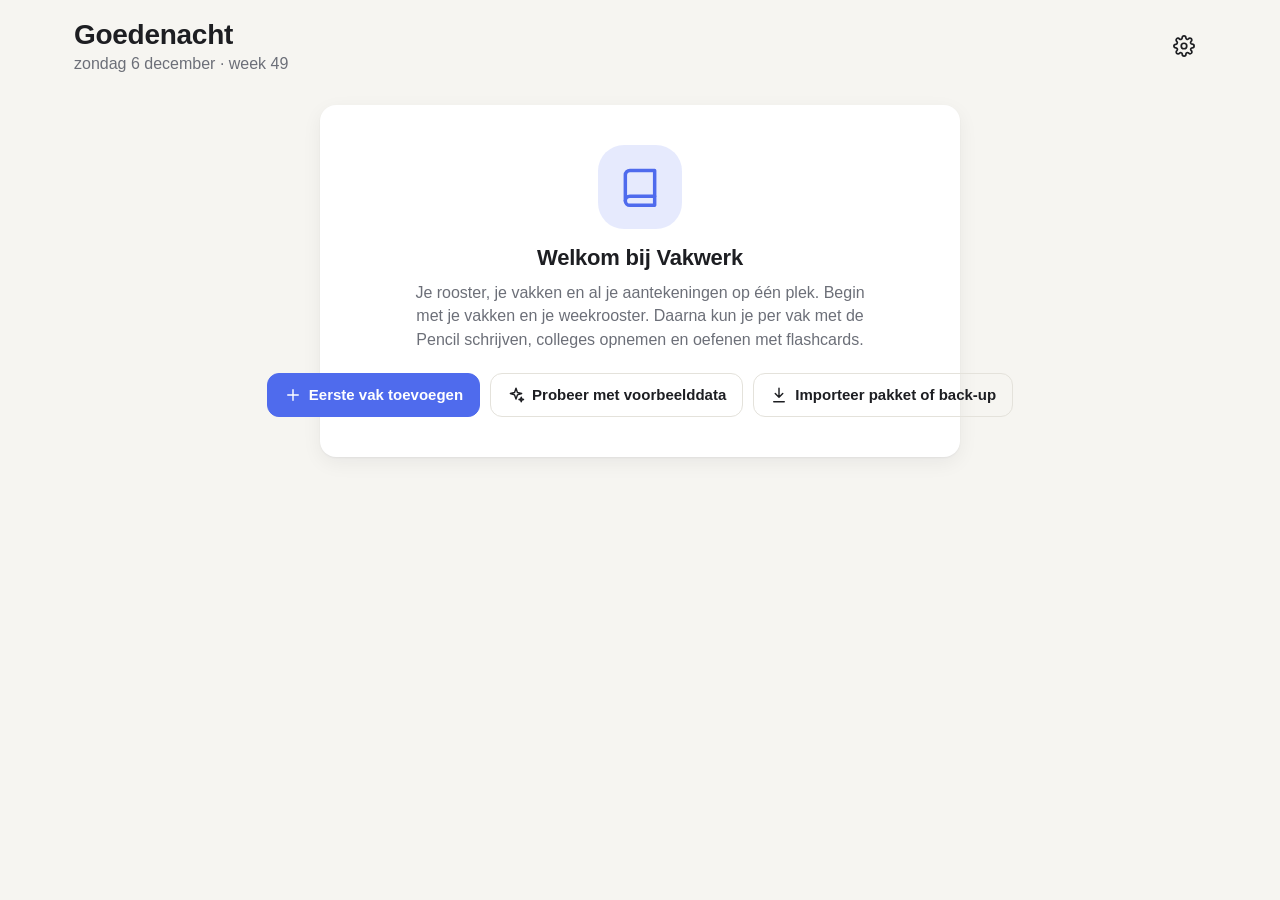
==== index.html @ bf375ff5 "Vakwerk v1: dashboard, vakken, Pencil-editor, audio-sync, flashcards en import Co-Authored-By: Claud" ====
<!doctype html>
<html lang="nl">
<head>
  <meta charset="utf-8">
  <meta name="viewport" content="width=device-width, initial-scale=1, maximum-scale=1, user-scalable=no, viewport-fit=cover">
  <title>Vakwerk</title>
  <meta name="description" content="Rooster, vakken en handgeschreven aantekeningen op je iPad">
  <meta name="theme-color" content="#f6f5f1" media="(prefers-color-scheme: light)">
  <meta name="theme-color" content="#16171b" media="(prefers-color-scheme: dark)">
  <meta name="apple-mobile-web-app-capable" content="yes">
  <meta name="mobile-web-app-capable" content="yes">
  <meta name="apple-mobile-web-app-title" content="Vakwerk">
  <meta name="apple-mobile-web-app-status-bar-style" content="default">
  <link rel="manifest" href="manifest.webmanifest">
  <link rel="apple-touch-icon" href="icons/icon-180.png">
  <link rel="icon" type="image/png" href="icons/icon-192.png">
  <link rel="stylesheet" href="css/app.css">
</head>
<body>
  <main id="app"></main>
  <noscript>Vakwerk heeft JavaScript nodig.</noscript>
  <script type="module" src="js/app.js"></script>
</body>
</html>
---- css/app.css ----
/* Vakwerk — iPad-first, licht & donker */
:root {
  --bg: #f6f5f1;
  --surface: #ffffff;
  --surface-2: #f0efea;
  --line: #e4e2db;
  --text: #1d1e22;
  --muted: #6c6f78;
  --accent: #4f6bed;
  --accent-ink: #ffffff;
  --danger: #d64545;
  --ok: #1f9d6b;
  --warn: #c77700;
  --shadow: 0 1px 2px rgba(20, 20, 30, .05), 0 6px 20px rgba(20, 20, 30, .06);
  --radius: 16px;
  --page-bg: #e9e7e1;
  --safe-t: env(safe-area-inset-top, 0px);
  --safe-b: env(safe-area-inset-bottom, 0px);
  color-scheme: light;
}
@media (prefers-color-scheme: dark) {
  :root {
    --bg: #16171b; --surface: #202127; --surface-2: #2a2b32; --line: #34353d; --text: #ececf0; --muted: #9b9ea8;
    --accent: #7b90ff; --shadow: 0 1px 2px rgba(0, 0, 0, .3), 0 8px 24px rgba(0, 0, 0, .25); --page-bg: #101114;
    color-scheme: dark;
  }
}

* { box-sizing: border-box; }
html, body { margin: 0; height: 100%; }
body {
  background: var(--bg); color: var(--text);
  font: 16px/1.45 -apple-system, BlinkMacSystemFont, "SF Pro Text", "Segoe UI", Roboto, sans-serif;
  -webkit-font-smoothing: antialiased; -webkit-tap-highlight-color: transparent;
  touch-action: manipulation; overscroll-behavior-y: none;
}
body.in-editor { overflow: hidden; position: fixed; inset: 0; }
a { color: var(--accent); text-decoration: none; }
h1, h2, h3, h4 { margin: 0; line-height: 1.2; letter-spacing: -.01em; }
h1 { font-size: 28px; font-weight: 700; }
h2 { font-size: 22px; }
h3 { font-size: 17px; font-weight: 650; display: flex; align-items: center; gap: 8px; }
p { margin: 0; }
code { font: 14px ui-monospace, "SF Mono", Menlo, monospace; background: var(--surface-2); padding: 1px 5px; border-radius: 5px; }
.muted { color: var(--muted); }
.small { font-size: 13px; }
.center { text-align: center; }
.ic { flex: none; display: block; }
.row { display: flex; align-items: center; gap: 10px; }
.gap { gap: 10px; }
.wrap { flex-wrap: wrap; }
[hidden] { display: none !important; }

/* ---------- Knoppen ---------- */
button { font: inherit; color: inherit; background: none; border: 0; padding: 0; cursor: pointer; }
button:disabled { opacity: .4; cursor: default; }
.btn {
  display: inline-flex; align-items: center; justify-content: center; gap: 7px; min-height: 44px; padding: 0 16px;
  border-radius: 12px; background: var(--surface); border: 1px solid var(--line); font-weight: 600; font-size: 15px; white-space: nowrap;
}
.btn:active { transform: scale(.98); }
.btn.primary { background: var(--accent); border-color: var(--accent); color: var(--accent-ink); }
.btn.danger { color: var(--danger); }
.btn.primary.danger { background: var(--danger); border-color: var(--danger); color: #fff; }
.btn.ghost { background: transparent; }
.btn.small { min-height: 34px; padding: 0 12px; font-size: 14px; border-radius: 10px; }
.btn.block { width: 100%; }
.btn.white { background: rgba(255, 255, 255, .95); color: #1d1e22; border-color: transparent; }
.btn.white.ghost { background: rgba(255, 255, 255, .18); color: #fff; }
.icon-btn { width: 44px; height: 44px; display: inline-flex; align-items: center; justify-content: center; border-radius: 12px; position: relative; flex: none; }
.icon-btn:active, .icon-btn.on { background: var(--surface-2); }
.icon-btn.small { width: 34px; height: 34px; }
.icon-btn.danger { color: var(--danger); }
.link { color: var(--accent); font-weight: 600; font-size: 14px; }
.pill { min-height: 32px; padding: 0 12px; border-radius: 999px; font-size: 14px; font-weight: 600; color: var(--muted); }
.pill.on { background: var(--surface); color: var(--text); box-shadow: 0 1px 3px rgba(0, 0, 0, .12); }
.seg { display: inline-flex; background: var(--surface-2); border-radius: 12px; padding: 3px; gap: 2px; align-items: center; }
.seg.small { border-radius: 999px; }
.tag { display: inline-flex; align-items: center; gap: 4px; font-size: 12px; font-weight: 650; padding: 2px 8px; border-radius: 999px; background: color-mix(in srgb, var(--accent) 14%, transparent); color: var(--accent); white-space: nowrap; }
.tag.ai { background: color-mix(in srgb, #8e4ec6 15%, transparent); color: #8e4ec6; }
.tag.q { background: color-mix(in srgb, #12a594 15%, transparent); color: #0e8a7c; }
.tag.now { background: var(--c); color: #fff; }
.dot { display: inline-block; width: 10px; height: 10px; border-radius: 50%; background: var(--c, var(--accent)); flex: none; }
.dot.big { width: 14px; height: 14px; margin-right: 10px; vertical-align: 2px; }

/* ---------- Layout ---------- */
.view { max-width: 1180px; margin: 0 auto; padding: calc(18px + var(--safe-t)) 24px calc(40px + var(--safe-b)); }
.topbar { display: flex; align-items: center; justify-content: space-between; gap: 16px; margin-bottom: 20px; }
.topbar .actions { display: flex; align-items: center; gap: 6px; }
.topbar.sub h1 { font-size: 24px; }
.topbar.sub .row { gap: 6px; min-width: 0; }
.topbar.sub .row > div { min-width: 0; }
.topbar.sub .muted { display: flex; align-items: center; gap: 6px; font-size: 14px; }
.card { background: var(--surface); border-radius: var(--radius); box-shadow: var(--shadow); padding: 18px; }
.card + .card { margin-top: 16px; }
.card-h { display: flex; align-items: center; justify-content: space-between; gap: 10px; margin-bottom: 12px; }
.empty { color: var(--muted); padding: 24px 4px; text-align: center; }
.empty.small { padding: 10px 2px; text-align: left; font-size: 15px; }
.sec-h { margin: 28px 0 12px; }
.sec-title { margin: 26px 0 12px; }

/* ---------- Dashboard ---------- */
.hero {
  border-radius: 22px; padding: 22px 24px; color: #fff; margin-bottom: 18px;
  background: linear-gradient(135deg, var(--c), color-mix(in srgb, var(--c) 65%, #000));
  display: flex; align-items: flex-end; justify-content: space-between; gap: 18px; flex-wrap: wrap; box-shadow: var(--shadow);
}
.hero-when { display: inline-block; font-size: 13px; font-weight: 700; letter-spacing: .04em; text-transform: uppercase; opacity: .85; margin-bottom: 6px; }
.hero h2 { font-size: 30px; }
.hero p { opacity: .9; margin-top: 4px; }
.hero-actions { display: flex; gap: 8px; flex-wrap: wrap; }
.dash-grid { display: grid; grid-template-columns: 1.15fr 1fr; gap: 16px; align-items: start; }
.dash-grid .col > .card + .card { margin-top: 16px; }
@media (max-width: 860px) { .dash-grid { grid-template-columns: 1fr; } }

.slots { display: flex; flex-direction: column; gap: 6px; }
.slot { display: flex; align-items: center; gap: 12px; padding: 10px 10px; border-radius: 12px; text-align: left; width: 100%; }
.slot:active { background: var(--surface-2); }
.slot.past { opacity: .45; }
.slot.now { background: color-mix(in srgb, var(--c) 10%, transparent); }
.slot-time { width: 48px; font-weight: 650; font-variant-numeric: tabular-nums; display: flex; flex-direction: column; font-size: 15px; }
.slot-time small { color: var(--muted); font-weight: 500; font-size: 13px; }
.slot-bar { width: 4px; align-self: stretch; border-radius: 4px; background: var(--c); }
.slot-body { flex: 1; display: flex; flex-direction: column; min-width: 0; }
.slot-body small, .task small, .study-row small, .nb-meta small, .list-row small, .search-hit small { color: var(--muted); font-size: 13px; }

.week { font-size: 12px; }
.week-head { display: grid; grid-template-columns: 34px repeat(var(--cols), 1fr); gap: 4px; margin-bottom: 6px; text-align: center; font-weight: 650; color: var(--muted); text-transform: uppercase; }
.week-head .today { color: var(--accent); }
.week-body { position: relative; display: grid; grid-template-columns: 34px repeat(var(--cols), 1fr); gap: 4px; }
.week-hours { position: relative; }
.week-hours span { position: absolute; right: 2px; transform: translateY(-50%); color: var(--muted); font-size: 11px; }
.week-col { position: relative; border-radius: 8px; background: var(--surface-2); }
.week-col.today { background: color-mix(in srgb, var(--accent) 8%, var(--surface-2)); }
.week-ev { position: absolute; left: 2px; right: 2px; border-radius: 7px; padding: 3px 5px; text-align: left; overflow: hidden; background: color-mix(in srgb, var(--c) 18%, var(--surface)); border-left: 3px solid var(--c); display: flex; flex-direction: column; }
.week-ev b { font-size: 12px; line-height: 1.15; overflow: hidden; text-overflow: ellipsis; white-space: nowrap; }
.week-ev small { color: var(--muted); font-size: 10.5px; white-space: nowrap; overflow: hidden; text-overflow: ellipsis; }

.tasks { display: flex; flex-direction: column; }
.task { display: flex; align-items: center; gap: 10px; padding: 6px 0; border-bottom: 1px solid var(--line); }
.task:last-child { border-bottom: 0; }
.task .check { width: 28px; height: 28px; border-radius: 50%; border: 2px solid var(--c); display: flex; align-items: center; justify-content: center; flex: none; color: #fff; }
.task .check.on { background: var(--c); }
.task-body { flex: 1; text-align: left; display: flex; flex-direction: column; min-width: 0; padding: 4px 0; }
.task-body small { display: flex; align-items: center; gap: 6px; }
.task-body .dot { width: 8px; height: 8px; }
.task.done b { text-decoration: line-through; color: var(--muted); }
.tasks.big .task { padding: 10px 4px; }
.due.soon { color: var(--warn); font-weight: 600; }
.due.late { color: var(--danger); font-weight: 600; }
.done-list { margin-top: 18px; }
.done-list summary { cursor: pointer; color: var(--muted); font-weight: 600; padding: 8px 0; }

.review .big-num { font-size: 40px; font-weight: 750; line-height: 1; margin: 2px 0 12px; }
.review .big-num small { font-size: 15px; font-weight: 500; color: var(--muted); }
.review.quiet .card-h { margin-bottom: 4px; }
.chips { display: flex; flex-wrap: wrap; gap: 6px; margin-bottom: 14px; }
.chip { font-size: 13px; font-weight: 600; padding: 5px 10px; border-radius: 999px; color: var(--text); background: color-mix(in srgb, var(--c) 16%, transparent); }

.study { display: flex; flex-direction: column; gap: 2px; }
.study-row { display: flex; align-items: center; gap: 10px; padding: 9px 6px; border-radius: 10px; text-align: left; }
.study-row:active { background: var(--surface-2); }
.study-row > span:nth-child(2) { flex: 1; display: flex; flex-direction: column; min-width: 0; }

.subject-grid { display: grid; grid-template-columns: repeat(auto-fill, minmax(200px, 1fr)); gap: 14px; }
.subject-tile {
  position: relative; text-align: left; background: var(--surface); border-radius: var(--radius); box-shadow: var(--shadow);
  padding: 30px 16px 14px; display: flex; flex-direction: column; gap: 3px; min-height: 128px; overflow: hidden;
}
.subject-tile:active { transform: scale(.985); }
.tile-band { position: absolute; inset: 0 0 auto 0; height: 12px; background: var(--c); }
.subject-tile b { font-size: 17px; }
.subject-tile > small { color: var(--muted); font-size: 13px; }
.tile-stats { margin-top: auto; display: flex; gap: 12px; color: var(--muted); font-size: 13px; padding-top: 10px; }
.tile-stats span { display: inline-flex; align-items: center; gap: 4px; }
.tile-stats .hot { color: var(--accent); font-weight: 650; }
.subject-tile.add { align-items: center; justify-content: center; color: var(--muted); box-shadow: none; border: 2px dashed var(--line); background: transparent; padding: 14px; }

.welcome { text-align: center; padding: 40px 28px; max-width: 640px; margin: 30px auto; }
.welcome p { color: var(--muted); margin: 10px auto 22px; max-width: 480px; }
.welcome .row { justify-content: center; }
.welcome-art { width: 84px; height: 84px; border-radius: 26px; margin: 0 auto 16px; display: flex; align-items: center; justify-content: center; background: color-mix(in srgb, var(--accent) 14%, transparent); color: var(--accent); }

/* ---------- Vak ---------- */
.tabs { display: flex; gap: 4px; border-bottom: 1px solid var(--line); margin-bottom: 20px; overflow-x: auto; scrollbar-width: none; }
.tab { display: inline-flex; align-items: center; gap: 7px; padding: 11px 14px; color: var(--muted); font-weight: 600; border-bottom: 3px solid transparent; margin-bottom: -1px; white-space: nowrap; }
.tab.on { color: var(--text); border-color: var(--c, var(--accent)); }
.tab em { font-style: normal; font-size: 12px; background: var(--surface-2); padding: 1px 7px; border-radius: 999px; }
.tab-body > .row { margin-bottom: 18px; }

.nb-grid { display: grid; grid-template-columns: repeat(auto-fill, minmax(170px, 1fr)); gap: 18px; }
.nb-card { position: relative; cursor: pointer; text-align: left; display: flex; flex-direction: column; }
.nb-thumb { aspect-ratio: 1 / 1.414; border-radius: 10px; overflow: hidden; background: #fff; box-shadow: var(--shadow); border: 1px solid var(--line); position: relative; display: flex; align-items: center; justify-content: center; }
.nb-thumb img { width: 100%; height: 100%; object-fit: cover; display: block; }
.nb-card.new .nb-thumb { background: transparent; border: 2px dashed var(--line); box-shadow: none; color: var(--muted); }
.nb-card:active .nb-thumb { transform: scale(.98); }
.nb-audio { position: absolute; right: 8px; bottom: 8px; background: rgba(0, 0, 0, .65); color: #fff; border-radius: 999px; padding: 4px; }
.nb-meta { padding: 8px 34px 0 2px; display: flex; flex-direction: column; }
.nb-meta b { font-size: 15px; overflow: hidden; text-overflow: ellipsis; white-space: nowrap; }
.nb-more { position: absolute; right: -4px; bottom: 2px; }
.paper-blank { width: 100%; height: 100%; background: repeating-linear-gradient(#fff 0 13px, #dfe6ef 13px 14px); }

.sum-list { display: grid; grid-template-columns: repeat(auto-fill, minmax(300px, 1fr)); gap: 14px; margin-top: 4px; }
.sum-card { text-align: left; background: var(--surface); border-radius: var(--radius); box-shadow: var(--shadow); padding: 16px; display: flex; flex-direction: column; gap: 6px; border-top: 4px solid var(--c); }
.sum-card p { color: var(--muted); font-size: 14px; }
.sum-top { display: flex; align-items: center; gap: 8px; }
.sum-top small { color: var(--muted); font-size: 13px; }
.sum-foot { display: flex; flex-wrap: wrap; gap: 12px; color: var(--muted); font-size: 12.5px; margin-top: 4px; }
.sum-foot span { display: inline-flex; align-items: center; gap: 4px; }

.stats { display: grid; grid-template-columns: repeat(3, 1fr); gap: 12px; margin-bottom: 16px; max-width: 520px; }
.stat { background: var(--surface); border-radius: 14px; box-shadow: var(--shadow); padding: 14px; text-align: center; }
.stat b { display: block; font-size: 28px; }
.stat small { color: var(--muted); }
.input, .field input, .field select, .field textarea {
  width: 100%; font: inherit; font-size: 16px; color: var(--text); background: var(--surface); border: 1px solid var(--line);
  border-radius: 12px; padding: 11px 12px; min-height: 44px; outline: none; -webkit-appearance: none; appearance: none;
}
.field select { background-image: linear-gradient(45deg, transparent 50%, var(--muted) 50%), linear-gradient(135deg, var(--muted) 50%, transparent 50%); background-position: calc(100% - 18px) 50%, calc(100% - 13px) 50%; background-size: 5px 5px; background-repeat: no-repeat; padding-right: 32px; }
.input:focus, .field input:focus, .field select:focus, .field textarea:focus { border-color: var(--accent); box-shadow: 0 0 0 3px color-mix(in srgb, var(--accent) 20%, transparent); }
.card-filter { margin: 18px 0 8px; max-width: 420px; }
.card-list { display: flex; flex-direction: column; background: var(--surface); border-radius: var(--radius); box-shadow: var(--shadow); overflow: hidden; }
.card-row { display: grid; grid-template-columns: auto 1fr auto; grid-template-areas: "tag front due" "tag back due"; gap: 2px 12px; text-align: left; padding: 12px 16px; border-bottom: 1px solid var(--line); align-items: center; }
.card-row .tag { grid-area: tag; }
.card-row b { grid-area: front; }
.card-row small { grid-area: back; color: var(--muted); overflow: hidden; text-overflow: ellipsis; white-space: nowrap; font-size: 13px; }
.card-row em { grid-area: due; font-style: normal; color: var(--muted); font-size: 12px; }

/* ---------- Lezen ---------- */
.reader .tabs .tab.on { border-color: var(--c); }
.sources { display: flex; align-items: center; gap: 6px; color: var(--muted); font-size: 13px; margin: -8px 0 16px; }
.reader-body { background: var(--surface); border-radius: var(--radius); box-shadow: var(--shadow); padding: 28px 34px; max-width: 860px; }
.md { font-size: 17px; line-height: 1.6; }
.md h2, .md h3, .md h4, .md h5 { margin: 1.2em 0 .45em; }
.md h2 { font-size: 22px; } .md h3 { font-size: 19px; } .md h4 { font-size: 17px; }
.md > :first-child { margin-top: 0; }
.md p, .md ul, .md ol, .md blockquote, .md pre, .md .table-wrap { margin: 0 0 .8em; }
.md ul, .md ol { padding-left: 1.4em; }
.md li { margin: .2em 0; }
.md mark { background: #ffe680; color: #1d1e22; padding: 0 3px; border-radius: 3px; }
.md blockquote { border-left: 4px solid var(--c, var(--accent)); margin-left: 0; padding: 6px 14px; background: var(--surface-2); border-radius: 0 10px 10px 0; }
.md pre { background: var(--surface-2); padding: 12px; border-radius: 10px; overflow-x: auto; }
.md pre code { background: none; padding: 0; }
.md hr { border: 0; border-top: 1px solid var(--line); margin: 1.4em 0; }
.md table { border-collapse: collapse; width: 100%; font-size: 15px; }
.md th, .md td { border: 1px solid var(--line); padding: 7px 10px; text-align: left; vertical-align: top; }
.md th { background: var(--surface-2); }
.table-wrap { overflow-x: auto; }
.task-li { list-style: none; margin-left: -1.3em !important; display: flex; gap: 8px; }
.cb { width: 16px; height: 16px; border: 2px solid var(--muted); border-radius: 4px; flex: none; margin-top: 4px; }
.cb.on { background: var(--ok); border-color: var(--ok); }
.terms { margin: 0; display: grid; gap: 0; }
.terms > div { padding: 14px 0; border-bottom: 1px solid var(--line); display: grid; grid-template-columns: minmax(160px, 1fr) 2.2fr; gap: 16px; }
.terms > div:last-child { border: 0; }
.terms dt { font-weight: 700; }
.terms dd { margin: 0; color: var(--text); }
@media (max-width: 700px) { .terms > div { grid-template-columns: 1fr; gap: 4px; } .reader-body { padding: 20px; } }
.questions { margin: 0; padding-left: 1.3em; }
.questions li { padding: 14px 0; border-bottom: 1px solid var(--line); }
.questions .q { font-weight: 600; margin-bottom: 10px; }
.questions .a { margin-top: 10px; padding: 10px 14px; background: color-mix(in srgb, var(--ok) 10%, transparent); border-radius: 10px; }
.questions .a p:last-child { margin: 0; }

/* ---------- Oefenen ---------- */
.practice { max-width: 760px; }
.progress { height: 6px; background: var(--surface-2); border-radius: 6px; overflow: hidden; margin: -6px 0 24px; }
.progress i { display: block; height: 100%; background: var(--c); transition: width .3s; }
.flash {
  width: 100%; min-height: 340px; background: var(--surface); border-radius: 22px; box-shadow: var(--shadow); padding: 30px;
  display: flex; flex-direction: column; align-items: center; justify-content: center; gap: 18px; text-align: center; border-top: 6px solid var(--c);
}
.flash-kind { color: var(--muted); font-size: 13px; font-weight: 650; text-transform: uppercase; letter-spacing: .05em; }
.flash-front { font-size: 26px; font-weight: 650; line-height: 1.3; }
.flash-back { font-size: 18px; border-top: 1px solid var(--line); padding-top: 18px; width: 100%; text-align: left; }
.flash-hint { color: var(--muted); font-size: 14px; }
.grades { display: grid; grid-template-columns: repeat(4, 1fr); gap: 10px; margin-top: 18px; }
.grades > .btn { grid-column: 1 / -1; min-height: 54px; font-size: 17px; }
.grade { min-height: 64px; border-radius: 14px; display: flex; flex-direction: column; align-items: center; justify-content: center; font-weight: 700; background: var(--surface); box-shadow: var(--shadow); border-bottom: 4px solid; }
.grade small { font-weight: 500; color: var(--muted); font-size: 12.5px; }
.grade.again { border-color: var(--danger); } .grade.hard { border-color: var(--warn); } .grade.good { border-color: var(--ok); } .grade.easy { border-color: var(--accent); }
.practice-done { text-align: center; padding: 50px 20px; }
.practice-done p { margin: 10px auto 24px; max-width: 420px; }

/* ---------- Instellingen ---------- */
.settings { max-width: 780px; }
.settings .card h3 { margin-bottom: 10px; }
.settings .card .card-h h3 { margin: 0; }
.settings .card > p { margin-bottom: 12px; }
.notice { background: color-mix(in srgb, var(--accent) 10%, var(--surface)); }
.list { display: flex; flex-direction: column; }
.list-row { display: flex; align-items: center; gap: 12px; padding: 11px 4px; border-bottom: 1px solid var(--line); text-align: left; color: var(--text); }
.list-row:last-child { border: 0; }
.list-row > span { flex: 1; display: flex; flex-direction: column; min-width: 0; }
.list-row .ic { color: var(--muted); }
.day-group h4 { text-transform: capitalize; color: var(--muted); font-size: 13px; margin: 14px 0 2px; }
.day-group:first-of-type h4 { margin-top: 0; }
.tips { margin: 0; padding-left: 1.2em; color: var(--text); }
.tips li { margin: 6px 0; }

/* ---------- Formulieren & dialogen ---------- */
.field { display: flex; flex-direction: column; gap: 6px; margin-bottom: 14px; }
.field > span { font-size: 14px; font-weight: 600; color: var(--muted); }
.field > span small { font-weight: 400; }
.field-row { display: flex; gap: 12px; flex-wrap: wrap; }
.field-row .field { flex: 1; min-width: 130px; }
.field-row .field.grow { flex: 3; }
.field textarea { resize: vertical; line-height: 1.45; }
.mono { font-family: ui-monospace, "SF Mono", Menlo, monospace !important; font-size: 14px !important; }
.color-pick { display: flex; flex-wrap: wrap; gap: 10px; }
.color-pick input { display: none; }
.color-pick i { display: block; width: 36px; height: 36px; border-radius: 50%; background: var(--c); border: 3px solid transparent; box-shadow: 0 0 0 1px var(--line); }
.color-pick input:checked + i { border-color: var(--surface); box-shadow: 0 0 0 3px var(--c); }

.modal-wrap { position: fixed; inset: 0; background: rgba(15, 15, 20, .35); display: flex; align-items: center; justify-content: center; padding: 20px; z-index: 50; opacity: 0; transition: opacity .18s; }
.modal-wrap.in { opacity: 1; }
.modal { background: var(--surface); border-radius: 20px; box-shadow: 0 20px 60px rgba(0, 0, 0, .25); width: min(520px, 100%); max-height: calc(100% - 20px); display: flex; flex-direction: column; transform: translateY(10px); transition: transform .18s; }
.modal.wide { width: min(760px, 100%); }
.modal-wrap.in .modal { transform: none; }
.modal h2 { padding: 20px 22px 0; font-size: 20px; }
.modal-body { padding: 16px 22px 4px; overflow-y: auto; }
.modal-body > p { margin-bottom: 14px; }
.modal-actions { display: flex; justify-content: flex-end; gap: 8px; padding: 12px 22px 18px; flex-wrap: wrap; }
.modal-actions .btn.danger:not(.primary) { margin-right: auto; }

.search-box { display: flex; align-items: center; gap: 10px; border: 1px solid var(--line); border-radius: 14px; padding: 0 14px; background: var(--surface-2); }
.search-box input { flex: 1; border: 0; background: none; font: inherit; font-size: 18px; padding: 14px 0; outline: none; color: var(--text); }
.search-res { min-height: 200px; max-height: 55vh; overflow-y: auto; margin-top: 10px; }
.search-hit { display: flex; align-items: flex-start; gap: 10px; padding: 10px 6px; border-bottom: 1px solid var(--line); color: var(--text); }
.search-hit > span:last-child { display: flex; flex-direction: column; min-width: 0; }
.search-hit .tag { background: color-mix(in srgb, var(--c) 16%, transparent); color: var(--text); margin-top: 2px; }

.popover { position: fixed; z-index: 60; background: var(--surface); border-radius: 16px; box-shadow: 0 12px 40px rgba(0, 0, 0, .2); border: 1px solid var(--line); padding: 6px; max-width: calc(100vw - 16px); animation: pop .14s ease-out; }
@keyframes pop { from { opacity: 0; transform: translateY(-4px); } }
.menu { display: flex; flex-direction: column; min-width: 220px; }
.menu.wide { width: 340px; max-width: 100%; }
.menu hr { border: 0; border-top: 1px solid var(--line); margin: 6px 0; }
.menu-item { display: flex; align-items: center; gap: 10px; padding: 10px 12px; border-radius: 10px; text-align: left; min-height: 44px; width: 100%; }
.menu-item > span { display: flex; flex-direction: column; }
.menu-item small { color: var(--muted); font-size: 12.5px; }
.menu-item:active { background: var(--surface-2); }
.menu-item.danger { color: var(--danger); }
.menu-label { font-size: 12px; font-weight: 700; text-transform: uppercase; letter-spacing: .05em; color: var(--muted); padding: 8px 12px 4px; }
.menu-note { font-size: 13px; color: var(--muted); padding: 2px 12px 8px; }
.menu-check { display: flex; align-items: center; gap: 8px; padding: 8px 12px; font-size: 14px; }
.menu-toggle { display: flex; align-items: center; gap: 12px; padding: 10px 12px; cursor: pointer; }
.menu-toggle > span { flex: 1; display: flex; flex-direction: column; }
.menu-toggle small { color: var(--muted); font-size: 12.5px; line-height: 1.35; }
.menu-toggle input { display: none; }
.switch { width: 46px; height: 28px; border-radius: 999px; background: var(--line); position: relative; flex: none; transition: background .15s; }
.switch::after { content: ''; position: absolute; top: 3px; left: 3px; width: 22px; height: 22px; border-radius: 50%; background: #fff; box-shadow: 0 1px 3px rgba(0, 0, 0, .25); transition: transform .15s; }
.menu-toggle input:checked + .switch { background: var(--ok); }
.menu-toggle input:checked + .switch::after { transform: translateX(18px); }
.smooth-pick { margin: 0 12px 8px; }
.paper-pick { display: grid; grid-template-columns: repeat(5, 1fr); gap: 6px; padding: 4px 8px; }
.paper-opt { display: flex; flex-direction: column; align-items: center; gap: 4px; font-size: 11.5px; padding: 6px 2px; border-radius: 10px; }
.paper-opt.on { background: color-mix(in srgb, var(--accent) 14%, transparent); color: var(--accent); font-weight: 650; }
.pp { width: 38px; height: 50px; border-radius: 4px; border: 1px solid var(--line); background-color: #fff; }
.pp-lined { background-image: repeating-linear-gradient(#fff 0 6px, #c9d5e6 6px 7px); }
.pp-grid { background-image: repeating-linear-gradient(90deg, transparent 0 6px, #dbe2ec 6px 7px), repeating-linear-gradient(transparent 0 6px, #dbe2ec 6px 7px); }
.pp-dots { background-image: radial-gradient(circle, #aab3c0 1px, transparent 1.3px); background-size: 7px 7px; }
.pp-cornell { background-image: linear-gradient(90deg, transparent 11px, #e7a9a9 11px 12px, transparent 12px), linear-gradient(transparent 40px, #e7a9a9 40px 41px, transparent 41px), repeating-linear-gradient(#fff 0 6px, #c9d5e6 6px 7px); }
.rec-row { display: flex; align-items: center; }
.rec-row .menu-item { flex: 1; }

#toasts { position: fixed; left: 50%; bottom: calc(24px + var(--safe-b)); transform: translateX(-50%); z-index: 70; display: flex; flex-direction: column; gap: 8px; align-items: center; pointer-events: none; }
.toast { pointer-events: auto; background: #1d1e22; color: #fff; padding: 11px 16px; border-radius: 14px; font-size: 15px; box-shadow: 0 8px 30px rgba(0, 0, 0, .25); display: flex; align-items: center; gap: 12px; opacity: 0; transform: translateY(8px); transition: .2s; max-width: 90vw; }
.toast.in { opacity: 1; transform: none; }
.toast .btn { min-height: 32px; background: #fff; color: #1d1e22; border: 0; }

/* ---------- Editor ---------- */
.editor { position: fixed; inset: 0; display: flex; flex-direction: column; background: var(--page-bg); -webkit-user-select: none; user-select: none; -webkit-touch-callout: none; }
.ed-bar {
  display: grid; grid-template-columns: minmax(0, 1fr) auto auto; align-items: center; gap: 8px;
  padding: calc(6px + var(--safe-t)) 10px 6px; background: var(--surface); border-bottom: 1px solid var(--line); z-index: 5;
}
.ed-left { display: flex; align-items: center; gap: 4px; min-width: 0; }
.ed-titlebox { display: flex; flex-direction: column; min-width: 0; }
.ed-title { font: inherit; font-weight: 700; font-size: 16px; border: 0; background: none; color: var(--text); outline: none; padding: 2px 4px; border-radius: 6px; min-width: 60px; width: 100%; -webkit-user-select: text; user-select: text; }
.ed-title:focus { background: var(--surface-2); }
.ed-sub { font-size: 12px; color: var(--muted); padding: 0 4px; white-space: nowrap; overflow: hidden; text-overflow: ellipsis; }
.ed-sub::before { content: ''; display: inline-block; width: 7px; height: 7px; border-radius: 50%; background: var(--subject); margin-right: 5px; vertical-align: 1px; }
.ed-tools { display: flex; align-items: center; gap: 10px; justify-content: center; }
.ed-right { display: flex; align-items: center; gap: 2px; justify-content: flex-end; }
.tool { width: 46px; height: 40px; display: inline-flex; align-items: center; justify-content: center; border-radius: 9px; color: var(--muted); }
.tool.on { background: var(--surface); color: var(--accent); box-shadow: 0 1px 3px rgba(0, 0, 0, .14); }
.tool-opts { display: flex; align-items: center; gap: 10px; min-height: 40px; }
.tool-opts .hint { color: var(--muted); font-size: 13px; }
.swatches { display: flex; gap: 5px; align-items: center; }
.swatches.pop { display: grid; grid-template-columns: repeat(6, 32px); gap: 8px; padding: 8px; }
.sw { width: 28px; height: 28px; border-radius: 50%; background: var(--c); box-shadow: inset 0 0 0 1px rgba(0, 0, 0, .12); position: relative; flex: none; }
.sw.on::after { content: ''; position: absolute; inset: -4px; border-radius: 50%; border: 2.5px solid var(--accent); }
.sw.custom { cursor: pointer; overflow: visible; }
.sw.custom input { position: absolute; inset: 0; opacity: 0; width: 100%; height: 100%; cursor: pointer; }
.widths { display: flex; gap: 2px; background: var(--surface-2); border-radius: 10px; padding: 2px; }
.wd { width: 36px; height: 36px; display: flex; align-items: center; justify-content: center; border-radius: 8px; color: var(--text); }
.wd.on { background: var(--surface); box-shadow: 0 1px 3px rgba(0, 0, 0, .14); }
.wd i { display: block; border-radius: 50%; max-width: 24px; max-height: 24px; }
.wd i.ring { border: 2px solid currentColor; background: none; }
.rec-btn.recording { width: auto; padding: 0 10px; gap: 6px; background: color-mix(in srgb, var(--danger) 14%, transparent); color: var(--danger); font-weight: 700; font-variant-numeric: tabular-nums; }
.rec-btn.recording .ic { animation: blink 1.2s infinite; }
@keyframes blink { 50% { opacity: .35; } }
.badge { position: absolute; top: 4px; right: 3px; font-size: 10px; font-weight: 800; color: var(--accent); }
@media (max-width: 1080px) {
  .ed-bar { grid-template-columns: minmax(0, 1fr) auto; }
  .ed-tools { grid-column: 1 / -1; grid-row: 2; flex-wrap: wrap; }
}

.ed-scroll { flex: 1; overflow: auto; -webkit-overflow-scrolling: touch; overscroll-behavior: contain; position: relative; }
.ed-pages { display: flex; flex-direction: column; align-items: center; gap: 22px; padding: 22px 16px calc(140px + var(--safe-b)); width: max-content; min-width: 100%; transform-origin: 0 0; }
.page { position: relative; background-color: #fff; box-shadow: 0 1px 3px rgba(0, 0, 0, .12), 0 8px 26px rgba(0, 0, 0, .07); border-radius: 3px; flex: none; touch-action: pan-x pan-y; }
.page canvas.ink { position: absolute; inset: 0; width: 100%; height: 100%; pointer-events: none; }
.sel-box { position: absolute; border: 1.5px dashed var(--accent); background: color-mix(in srgb, var(--accent) 6%, transparent); border-radius: 6px; touch-action: none; cursor: move; z-index: 2; }
.sel-bar { position: absolute; z-index: 3; display: flex; gap: 2px; background: #1d1e22; color: #fff; border-radius: 12px; padding: 4px; box-shadow: 0 6px 20px rgba(0, 0, 0, .25); }
.sel-bar button { display: inline-flex; align-items: center; gap: 5px; padding: 0 10px; height: 36px; border-radius: 8px; font-size: 14px; font-weight: 600; }
.sel-bar button:active { background: rgba(255, 255, 255, .15); }
.sel-bar .danger { color: #ff8a8a; }

.ed-status { position: absolute; right: 14px; bottom: calc(14px + var(--safe-b)); display: flex; gap: 6px; z-index: 4; pointer-events: none; }
.ed-status .pill { pointer-events: auto; background: rgba(29, 30, 34, .78); color: #fff; display: inline-flex; align-items: center; font-variant-numeric: tabular-nums; backdrop-filter: blur(8px); -webkit-backdrop-filter: blur(8px); }
.ed-player {
  position: absolute; left: 50%; transform: translateX(-50%); bottom: calc(16px + var(--safe-b)); z-index: 6; width: min(680px, calc(100% - 24px));
  background: var(--surface); border-radius: 18px; box-shadow: 0 10px 40px rgba(0, 0, 0, .22); padding: 8px 10px; display: flex; align-items: center; gap: 4px; flex-wrap: wrap;
}
.ed-player .play { background: var(--accent); color: #fff; border-radius: 50%; }
.p-time, .p-dur { font-variant-numeric: tabular-nums; font-size: 13px; color: var(--muted); width: 40px; text-align: center; }
.p-range { flex: 1; min-width: 120px; accent-color: var(--accent); }
.p-hint { width: 100%; font-size: 12px; color: var(--muted); text-align: center; padding: 0 0 2px; }
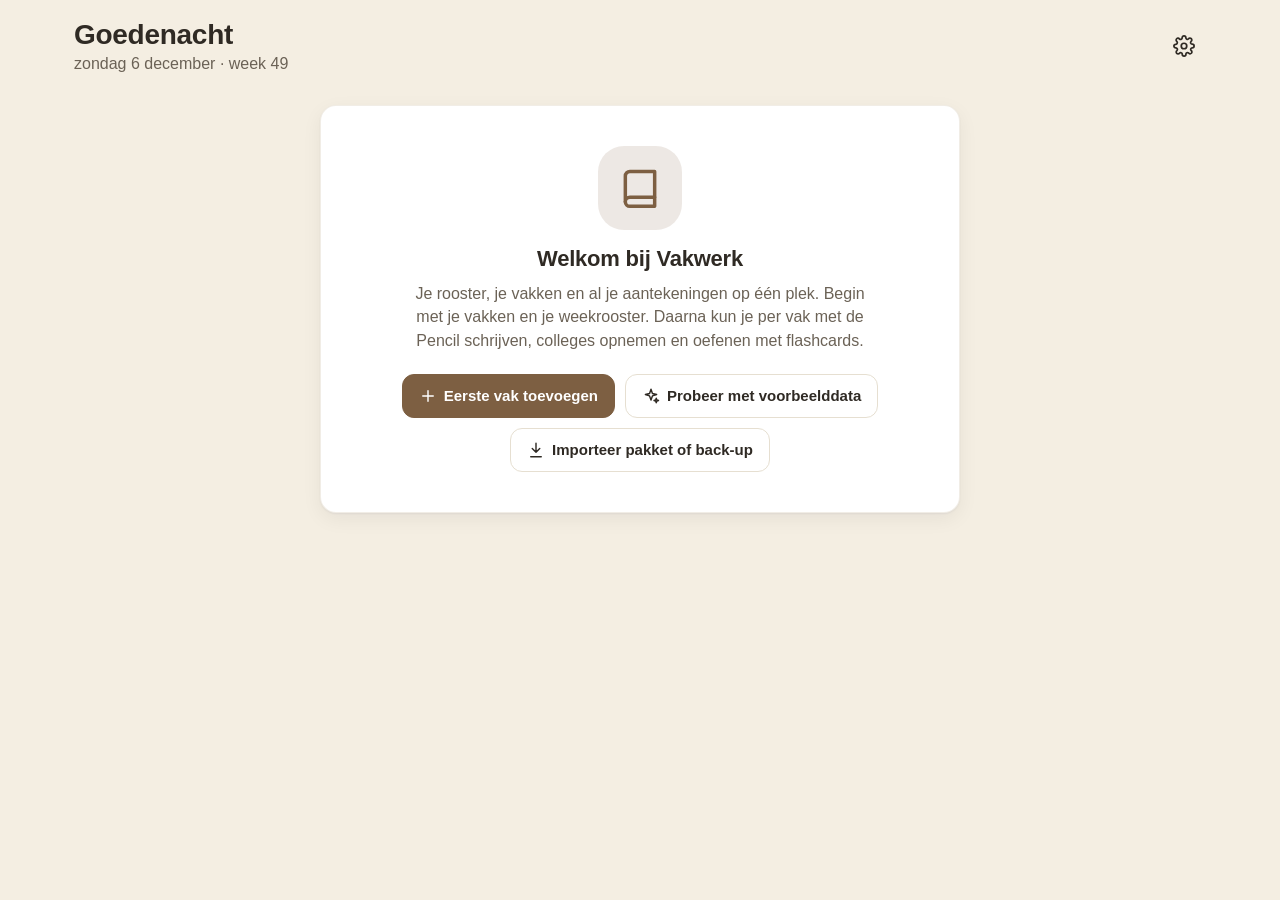
==== commit 60665555: "Nieuwe kleuren: beige, wit en bruin in plaats van grijs en zwart (v29) Co-Authored-By: Claude Opus 5" ====
--- a/index.html
+++ b/index.html
@@ -5,8 +5,8 @@
   <meta name="viewport" content="width=device-width, initial-scale=1, maximum-scale=1, user-scalable=no, viewport-fit=cover">
   <title>Vakwerk</title>
   <meta name="description" content="Rooster, vakken en handgeschreven aantekeningen op je iPad">
-  <meta name="theme-color" content="#f6f5f1" media="(prefers-color-scheme: light)">
-  <meta name="theme-color" content="#16171b" media="(prefers-color-scheme: dark)">
+  <meta name="theme-color" content="#f4eee2" media="(prefers-color-scheme: light)">
+  <meta name="theme-color" content="#1c1713" media="(prefers-color-scheme: dark)">
   <meta name="apple-mobile-web-app-capable" content="yes">
   <meta name="mobile-web-app-capable" content="yes">
   <meta name="apple-mobile-web-app-title" content="Vakwerk">
--- a/css/app.css
+++ b/css/app.css
@@ -1,29 +1,35 @@
 /* Vakwerk — iPad-first, licht & donker */
 :root {
-  --bg: #f6f5f1;
+  --bg: #f4eee2;
   --surface: #ffffff;
-  --surface-2: #f0efea;
-  --line: #e4e2db;
-  --text: #1d1e22;
-  --muted: #6c6f78;
-  --accent: #4f6bed;
+  --surface-2: #f1ebde;
+  --line: #e6dfd1;
+  --text: #2f2a24;
+  --muted: #6b6256;
+  --accent: #7d5f42;
   --accent-ink: #ffffff;
+  --chrome: #3a2f26; /* donkere balkjes en meldingen */
   --danger: #d64545;
   --ok: #1f9d6b;
   --warn: #c77700;
   --shadow: 0 1px 2px rgba(20, 20, 30, .05), 0 6px 20px rgba(20, 20, 30, .06);
   --radius: 16px;
-  --page-bg: #e9e7e1;
+  --page-bg: #ebe4d6;
   --safe-t: env(safe-area-inset-top, 0px);
   --safe-b: env(safe-area-inset-bottom, 0px);
   color-scheme: light;
 }
 @media (prefers-color-scheme: dark) {
-  :root {
-    --bg: #16171b; --surface: #202127; --surface-2: #2a2b32; --line: #34353d; --text: #ececf0; --muted: #9b9ea8;
-    --accent: #7b90ff; --shadow: 0 1px 2px rgba(0, 0, 0, .3), 0 8px 24px rgba(0, 0, 0, .25); --page-bg: #101114;
+  :root:not([data-theme="light"]) {
+    --bg: #1c1713; --surface: #27211b; --surface-2: #312a23; --line: #3a322b; --text: #efe8df; --muted: #a89c8f;
+    --accent: #c9a27e; --accent-ink: #1a1410; --chrome: #3b3128; --shadow: 0 1px 2px rgba(0, 0, 0, .3), 0 8px 24px rgba(0, 0, 0, .25); --page-bg: #15110e;
     color-scheme: dark;
   }
+}
+:root[data-theme="dark"] {
+    --bg: #1c1713; --surface: #27211b; --surface-2: #312a23; --line: #3a322b; --text: #efe8df; --muted: #a89c8f;
+    --accent: #c9a27e; --accent-ink: #1a1410; --chrome: #3b3128; --shadow: 0 1px 2px rgba(0, 0, 0, .3), 0 8px 24px rgba(0, 0, 0, .25); --page-bg: #15110e;
+    color-scheme: dark;
 }
 
 * { box-sizing: border-box; }
@@ -52,7 +58,7 @@
 [hidden] { display: none !important; }
 
 /* ---------- Knoppen ---------- */
-button { font: inherit; color: inherit; background: none; border: 0; padding: 0; cursor: pointer; }
+button { font: inherit; color: inherit; background: none; border: 0; padding: 0; cursor: pointer; -webkit-user-select: none; user-select: none; -webkit-touch-callout: none; }
 button:disabled { opacity: .4; cursor: default; }
 .btn {
   display: inline-flex; align-items: center; justify-content: center; gap: 7px; min-height: 44px; padding: 0 16px;
@@ -72,7 +78,7 @@
 .icon-btn.small { width: 34px; height: 34px; }
 .icon-btn.danger { color: var(--danger); }
 .link { color: var(--accent); font-weight: 600; font-size: 14px; }
-.pill { min-height: 32px; padding: 0 12px; border-radius: 999px; font-size: 14px; font-weight: 600; color: var(--muted); }
+.pill { min-height: 32px; padding: 0 12px; border-radius: 999px; font-size: 14px; font-weight: 600; color: var(--muted); white-space: nowrap; }
 .pill.on { background: var(--surface); color: var(--text); box-shadow: 0 1px 3px rgba(0, 0, 0, .12); }
 .seg { display: inline-flex; background: var(--surface-2); border-radius: 12px; padding: 3px; gap: 2px; align-items: center; }
 .seg.small { border-radius: 999px; }
@@ -88,26 +94,33 @@
 .topbar { display: flex; align-items: center; justify-content: space-between; gap: 16px; margin-bottom: 20px; }
 .topbar .actions { display: flex; align-items: center; gap: 6px; }
 .topbar.sub h1 { font-size: 24px; }
+@media (max-width: 560px) { .view.dash .topbar { flex-wrap: wrap; } .practice-opts .pill { padding: 0 9px; } .practice-opts .seg { max-width: 100%; overflow-x: auto; scrollbar-width: none; } }
 .topbar.sub .row { gap: 6px; min-width: 0; }
 .topbar.sub .row > div { min-width: 0; }
 .topbar.sub .muted { display: flex; align-items: center; gap: 6px; font-size: 14px; }
-.card { background: var(--surface); border-radius: var(--radius); box-shadow: var(--shadow); padding: 18px; }
+.card { background: var(--surface); border-radius: var(--radius); box-shadow: var(--shadow); padding: 18px; border: 1px solid color-mix(in srgb, var(--line) 55%, transparent); }
 .card + .card { margin-top: 16px; }
 .card-h { display: flex; align-items: center; justify-content: space-between; gap: 10px; margin-bottom: 12px; }
+.card-h h3 > .ic { width: 30px; height: 30px; padding: 6px; border-radius: 9px; background: color-mix(in srgb, var(--accent) 12%, transparent); color: var(--accent); }
 .empty { color: var(--muted); padding: 24px 4px; text-align: center; }
 .empty.small { padding: 10px 2px; text-align: left; font-size: 15px; }
 .sec-h { margin: 28px 0 12px; }
 .sec-title { margin: 26px 0 12px; }
 
 /* ---------- Dashboard ---------- */
+.demo-banner { display: flex; align-items: center; gap: 10px; flex-wrap: wrap; padding: 10px 14px; margin-bottom: 14px; border-radius: 14px; background: color-mix(in srgb, #8e4ec6 12%, var(--surface)); color: var(--text); }
+.demo-banner > span { flex: 1; min-width: 200px; }
+.demo-banner .ic { color: #8e4ec6; }
 .hero {
-  border-radius: 22px; padding: 22px 24px; color: #fff; margin-bottom: 18px;
-  background: linear-gradient(135deg, var(--c), color-mix(in srgb, var(--c) 65%, #000));
-  display: flex; align-items: flex-end; justify-content: space-between; gap: 18px; flex-wrap: wrap; box-shadow: var(--shadow);
-}
-.hero-when { display: inline-block; font-size: 13px; font-weight: 700; letter-spacing: .04em; text-transform: uppercase; opacity: .85; margin-bottom: 6px; }
-.hero h2 { font-size: 30px; }
-.hero p { opacity: .9; margin-top: 4px; }
+  border-radius: 18px; padding: 14px 16px 14px 14px; color: #fff; margin-bottom: 16px;
+  background: linear-gradient(120deg, var(--c), color-mix(in srgb, var(--c) 70%, #000));
+  display: flex; align-items: center; gap: 14px; flex-wrap: wrap; box-shadow: var(--shadow);
+}
+.hero-ic { width: 46px; height: 46px; border-radius: 13px; background: rgba(255, 255, 255, .2); display: flex; align-items: center; justify-content: center; flex: none; }
+.hero-main { flex: 1; min-width: 200px; }
+.hero-when { display: inline-block; font-size: 12px; font-weight: 700; letter-spacing: .05em; text-transform: uppercase; opacity: .85; }
+.hero h2 { font-size: 21px; }
+.hero p { opacity: .9; font-size: 14px; margin-top: 1px; }
 .hero-actions { display: flex; gap: 8px; flex-wrap: wrap; }
 .dash-grid { display: grid; grid-template-columns: 1.15fr 1fr; gap: 16px; align-items: start; }
 .dash-grid .col > .card + .card { margin-top: 16px; }
@@ -151,9 +164,11 @@
 .done-list { margin-top: 18px; }
 .done-list summary { cursor: pointer; color: var(--muted); font-weight: 600; padding: 8px 0; }
 
-.review .big-num { font-size: 40px; font-weight: 750; line-height: 1; margin: 2px 0 12px; }
+.review-row { display: flex; align-items: center; justify-content: space-between; gap: 12px; flex-wrap: wrap; margin-bottom: 12px; }
+.review .big-num { font-size: 36px; font-weight: 750; line-height: 1; margin: 0; }
 .review .big-num small { font-size: 15px; font-weight: 500; color: var(--muted); }
 .review.quiet .card-h { margin-bottom: 4px; }
+.review .chips { margin-bottom: 0; }
 .chips { display: flex; flex-wrap: wrap; gap: 6px; margin-bottom: 14px; }
 .chip { font-size: 13px; font-weight: 600; padding: 5px 10px; border-radius: 999px; color: var(--text); background: color-mix(in srgb, var(--c) 16%, transparent); }
 
@@ -162,23 +177,23 @@
 .study-row:active { background: var(--surface-2); }
 .study-row > span:nth-child(2) { flex: 1; display: flex; flex-direction: column; min-width: 0; }
 
-.subject-grid { display: grid; grid-template-columns: repeat(auto-fill, minmax(200px, 1fr)); gap: 14px; }
-.subject-tile {
-  position: relative; text-align: left; background: var(--surface); border-radius: var(--radius); box-shadow: var(--shadow);
-  padding: 30px 16px 14px; display: flex; flex-direction: column; gap: 3px; min-height: 128px; overflow: hidden;
-}
-.subject-tile:active { transform: scale(.985); }
-.tile-band { position: absolute; inset: 0 0 auto 0; height: 12px; background: var(--c); }
-.subject-tile b { font-size: 17px; }
-.subject-tile > small { color: var(--muted); font-size: 13px; }
-.tile-stats { margin-top: auto; display: flex; gap: 12px; color: var(--muted); font-size: 13px; padding-top: 10px; }
-.tile-stats span { display: inline-flex; align-items: center; gap: 4px; }
-.tile-stats .hot { color: var(--accent); font-weight: 650; }
-.subject-tile.add { align-items: center; justify-content: center; color: var(--muted); box-shadow: none; border: 2px dashed var(--line); background: transparent; padding: 14px; }
+.subject-strip { display: flex; flex-wrap: wrap; gap: 10px; margin-bottom: 16px; }
+.subject-chip {
+  position: relative; flex: 1 1 130px; min-width: 0; display: flex; align-items: center; gap: 10px; text-align: left; min-height: 58px; padding: 9px 12px 9px 16px;
+  background: var(--surface); border-radius: 14px; box-shadow: var(--shadow); border: 1px solid color-mix(in srgb, var(--line) 55%, transparent); overflow: hidden;
+}
+.subject-chip:active { transform: scale(.985); }
+.sc-band { position: absolute; inset: 0 auto 0 0; width: 5px; background: var(--c); }
+.sc-body { flex: 1; display: flex; flex-direction: column; min-width: 0; }
+.sc-body b { font-size: 15px; line-height: 1.25; display: -webkit-box; -webkit-line-clamp: 2; -webkit-box-orient: vertical; overflow: hidden; }
+.sc-body small { color: var(--muted); font-size: 12.5px; white-space: nowrap; overflow: hidden; text-overflow: ellipsis; }
+.sc-body .exam-inline { font-size: 12.5px; }
+.sc-due { flex: none; min-width: 26px; height: 24px; padding: 0 7px; border-radius: 999px; background: color-mix(in srgb, var(--c) 18%, transparent); color: var(--text); font-size: 12.5px; font-weight: 700; display: inline-flex; align-items: center; justify-content: center; }
+.subject-chip.add { flex: 0 0 52px; justify-content: center; color: var(--muted); box-shadow: none; border: 2px dashed var(--line); background: transparent; padding: 9px; }
 
 .welcome { text-align: center; padding: 40px 28px; max-width: 640px; margin: 30px auto; }
 .welcome p { color: var(--muted); margin: 10px auto 22px; max-width: 480px; }
-.welcome .row { justify-content: center; }
+.welcome .row { justify-content: center; flex-wrap: wrap; }
 .welcome-art { width: 84px; height: 84px; border-radius: 26px; margin: 0 auto 16px; display: flex; align-items: center; justify-content: center; background: color-mix(in srgb, var(--accent) 14%, transparent); color: var(--accent); }
 
 /* ---------- Vak ---------- */
@@ -208,9 +223,22 @@
 .sum-foot { display: flex; flex-wrap: wrap; gap: 12px; color: var(--muted); font-size: 12.5px; margin-top: 4px; }
 .sum-foot span { display: inline-flex; align-items: center; gap: 4px; }
 
-.stats { display: grid; grid-template-columns: repeat(3, 1fr); gap: 12px; margin-bottom: 16px; max-width: 520px; }
-.stat { background: var(--surface); border-radius: 14px; box-shadow: var(--shadow); padding: 14px; text-align: center; }
-.stat b { display: block; font-size: 28px; }
+.practice-head { display: flex; align-items: center; justify-content: space-between; gap: 16px; flex-wrap: wrap; background: var(--surface); border-radius: var(--radius); box-shadow: var(--shadow); padding: 14px 16px; margin-bottom: 12px; border: 1px solid color-mix(in srgb, var(--line) 55%, transparent); }
+.practice-go { display: flex; gap: 8px; flex-wrap: wrap; }
+.stats { display: grid; grid-template-columns: repeat(3, minmax(76px, auto)); gap: 4px 22px; }
+.stat { text-align: left; }
+.stat b { display: block; font-size: 26px; line-height: 1.1; }
+.practice-opts { display: flex; flex-wrap: wrap; gap: 10px 22px; margin-bottom: 8px; padding: 0 2px; }
+.practice-opts > div { display: flex; align-items: center; gap: 6px 8px; flex-wrap: wrap; }
+.practice-opts > div > span { font-size: 13px; font-weight: 650; color: var(--muted); }
+.practice-opts .pill { font-size: 13px; }
+.all-cards { margin-top: 26px; }
+.all-cards > summary { cursor: pointer; list-style: none; display: flex; align-items: center; gap: 8px; padding: 6px 0; }
+.all-cards > summary::-webkit-details-marker { display: none; }
+.all-cards > summary::before { content: ''; width: 8px; height: 8px; border-right: 2px solid var(--muted); border-bottom: 2px solid var(--muted); transform: rotate(-45deg); transition: transform .15s; margin: 0 4px 0 2px; }
+.all-cards[open] > summary::before { transform: rotate(45deg); }
+.all-cards-bar { margin: 10px 0 12px; }
+.all-cards-bar .card-filter { margin: 0; flex: 1; min-width: 200px; }
 .stat small { color: var(--muted); }
 .input, .field input, .field select, .field textarea {
   width: 100%; font: inherit; font-size: 16px; color: var(--text); background: var(--surface); border: 1px solid var(--line);
@@ -225,6 +253,99 @@
 .card-row b { grid-area: front; }
 .card-row small { grid-area: back; color: var(--muted); overflow: hidden; text-overflow: ellipsis; white-space: nowrap; font-size: 13px; }
 .card-row em { grid-area: due; font-style: normal; color: var(--muted); font-size: 12px; }
+.deck-list { display: grid; grid-template-columns: repeat(auto-fill, minmax(260px, 1fr)); gap: 10px; margin-bottom: 8px; }
+.deck-row { position: relative; display: flex; align-items: stretch; background: var(--surface); border-radius: 14px; box-shadow: var(--shadow); border-left: 4px solid var(--c, var(--accent)); overflow: hidden; }
+.deck-main { flex: 1; display: flex; flex-direction: column; gap: 6px; text-align: left; padding: 14px 16px; color: var(--text); min-width: 0; }
+.deck-main small { color: var(--muted); font-size: 13px; }
+.deck-bar { display: block; height: 6px; border-radius: 6px; background: var(--surface-2); overflow: hidden; }
+.deck-bar i { display: block; height: 100%; background: var(--ok); border-radius: 6px; transition: width .3s; }
+.deck-weak { align-self: center; margin-right: 12px; color: var(--danger); background: color-mix(in srgb, var(--danger) 12%, transparent); white-space: nowrap; }
+.weak-txt { color: var(--danger); font-weight: 600; }
+.btn.weak-btn { color: var(--danger); }
+
+.nb-kind { position: absolute; left: 8px; bottom: 8px; display: inline-flex; align-items: center; gap: 4px; font-size: 11px; font-weight: 700; background: rgba(58, 47, 38, .78); color: #fff; padding: 3px 7px; border-radius: 999px; }
+
+/* Nieuwe notitie: keuze notitieboek / canvas */
+.layout-pick { display: grid; grid-template-columns: 1fr 1fr; gap: 10px; margin-bottom: 14px; }
+.layout-pick input, .paper-pick.inline input { position: absolute; opacity: 0; pointer-events: none; }
+.layout-pick label > span { display: flex; flex-direction: column; gap: 4px; padding: 14px; border-radius: 14px; border: 2px solid var(--line); cursor: pointer; height: 100%; color: var(--muted); }
+.layout-pick label > span b { color: var(--text); font-size: 16px; }
+.layout-pick label > span small { font-size: 13px; line-height: 1.35; }
+.layout-pick input:checked + span { border-color: var(--accent); background: color-mix(in srgb, var(--accent) 8%, transparent); color: var(--accent); }
+.paper-pick.inline { padding: 0; }
+.paper-pick.inline .paper-opt { cursor: pointer; position: relative; }
+.paper-pick.inline .paper-opt:has(input:checked) { background: color-mix(in srgb, var(--accent) 14%, transparent); color: var(--accent); font-weight: 650; }
+
+/* ---------- Planning ---------- */
+.exam-strip { display: grid; grid-template-columns: repeat(auto-fit, minmax(220px, 1fr)); gap: 12px; margin-bottom: 18px; }
+.exam-card { text-align: left; background: var(--surface); border-radius: var(--radius); box-shadow: var(--shadow); padding: 14px 16px; display: flex; flex-direction: column; gap: 3px; border-left: 5px solid var(--c); }
+.exam-card b { font-size: 17px; }
+.exam-card small { color: var(--muted); font-size: 13px; }
+.exam-when { font-size: 12px; font-weight: 750; text-transform: uppercase; letter-spacing: .05em; color: var(--danger); }
+.exam-card .bar { display: block; height: 6px; border-radius: 3px; background: var(--surface-2); overflow: hidden; margin-top: 6px; }
+.exam-card .bar i { display: block; height: 100%; background: var(--c); }
+.exam-inline { display: inline-flex; align-items: center; gap: 4px; color: var(--danger); font-weight: 600; }
+.chips.filter { margin: 4px 0 8px; }
+.chips.filter .chip { background: var(--surface); border: 1px solid var(--line); }
+.chips.filter .chip.on { background: var(--text); color: var(--bg); border-color: var(--text); }
+.plan-notes { margin-bottom: 14px; }
+.plan-notes summary { cursor: pointer; }
+.plan-notes ul { margin: 10px 0 0; padding-left: 1.2em; display: grid; gap: 6px; font-size: 15px; }
+.week-title { font-size: 12px; text-transform: uppercase; letter-spacing: .07em; color: var(--muted); margin: 26px 0 6px; padding-bottom: 6px; border-bottom: 1px solid var(--line); }
+.pday { display: grid; grid-template-columns: 76px 1fr; gap: 12px; padding: 10px 0; border-bottom: 1px dashed var(--line); scroll-margin-top: 12px; }
+.pday.past { opacity: .55; }
+.pday.is-today .pdate b { color: var(--accent); }
+.pdate b { display: block; font-size: 24px; line-height: 1; font-variant-numeric: tabular-nums; }
+.pdate small { color: var(--muted); font-size: 13px; }
+.now-tag { margin-top: 6px; }
+.pblocks { display: grid; grid-template-columns: repeat(3, minmax(0, 1fr)); gap: 8px; min-width: 0; }
+.pblocks.stack { grid-template-columns: 1fr; }
+.pblk { display: flex; gap: 10px; align-items: flex-start; padding: 10px 12px; border-radius: 12px; background: color-mix(in srgb, var(--c) 11%, var(--surface)); min-width: 0; }
+.pblk.empty-slot { background: transparent; }
+.pblk .check { width: 24px; height: 24px; border-radius: 50%; border: 2px solid var(--c); display: flex; align-items: center; justify-content: center; flex: none; color: #fff; margin-top: 1px; }
+.pblk .check.on { background: var(--c); }
+.pk-ic { color: var(--c); flex: none; margin-top: 2px; }
+.pblk-body { text-align: left; display: flex; flex-direction: column; gap: 2px; min-width: 0; flex: 1; }
+.pblk-body b { font-size: 14.5px; line-height: 1.3; }
+.pblk-body small { color: var(--muted); font-size: 12.5px; line-height: 1.4; }
+.pblk-body small.imp { color: var(--text); }
+.pblk-body small.imp i { color: var(--danger); font-style: normal; }
+.pslot { font-size: 11px; font-weight: 700; text-transform: uppercase; letter-spacing: .05em; color: var(--c); }
+.pslot .moved { font-style: normal; text-transform: none; letter-spacing: 0; font-weight: 600; color: var(--warn); margin-left: 4px; }
+.shift-banner { display: flex; align-items: center; gap: 10px; flex-wrap: wrap; padding: 10px 14px; margin-bottom: 14px; border-radius: 14px; background: color-mix(in srgb, var(--warn) 13%, var(--surface)); }
+.shift-banner > b { color: var(--warn); font-size: 18px; }
+.shift-banner > span { flex: 1; min-width: 200px; }
+.menu-toggle.setting { padding: 4px 0 14px; }
+.pblk.k-exam { background: color-mix(in srgb, var(--danger) 13%, var(--surface)); }
+.pblk.done b { text-decoration: line-through; }
+.pblk.done { opacity: .65; }
+@media (max-width: 760px) { .pblocks { grid-template-columns: 1fr; } .pblk.empty-slot { display: none; } .pday { grid-template-columns: 1fr; gap: 6px; } .pdate { display: flex; gap: 8px; align-items: baseline; } }
+
+/* Planning: dagdelen, slepen, set-knop, doorschuiven, achter op schema */
+.pcell { display: flex; flex-direction: column; gap: 8px; min-width: 0; border-radius: 12px; }
+.pblocks.stack .pcell.is-empty { display: none; }
+@media (max-width: 760px) { .pcell.is-empty { display: none; } }
+.pblk[data-pid] { -webkit-user-select: none; user-select: none; -webkit-touch-callout: none; flex-wrap: wrap; transition: box-shadow .15s, transform .15s; }
+.pblk.selected { box-shadow: 0 0 0 3px var(--accent); transform: scale(1.02); }
+.pblk.dragging { opacity: .35; }
+.plan-ghost { position: fixed; left: 0; top: 0; z-index: 1000; pointer-events: none; opacity: .95; box-shadow: 0 12px 34px rgba(0, 0, 0, .25); }
+body.plan-moving .pcell.is-empty { display: flex; }
+body.plan-moving .pblk.empty-slot { display: flex; min-height: 46px; border: 2px dashed var(--line); align-items: center; justify-content: center; }
+body.plan-moving .pblk.empty-slot::after { content: attr(data-label); color: var(--muted); font-size: 13px; font-weight: 600; }
+.pcell.drop-over { outline: 3px dashed var(--accent); outline-offset: 2px; background: color-mix(in srgb, var(--accent) 10%, transparent); }
+.move-bar {
+  position: fixed; left: 50%; bottom: calc(18px + var(--safe-b)); transform: translateX(-50%); z-index: 900; display: flex; align-items: center; gap: 10px;
+  background: var(--surface); border-radius: 16px; padding: 10px 12px 10px 16px; box-shadow: 0 10px 40px rgba(0, 0, 0, .22); max-width: calc(100vw - 32px); flex-wrap: wrap; font-size: 14px;
+}
+.plan-hint { margin: -6px 0 12px; }
+.pset { flex-basis: 100%; margin-left: 34px; text-align: left; font-size: 12.5px; font-weight: 650; color: var(--c); display: inline-flex; align-items: center; gap: 5px; padding: 2px 0; }
+.pset b { white-space: nowrap; }
+.pblk.done .pset b { text-decoration: none; }
+.pset span { color: var(--muted); font-weight: 500; white-space: nowrap; }
+.shift-day { margin-top: 6px; font-size: 12px; font-weight: 650; color: var(--muted); padding: 3px 8px; border-radius: 999px; background: var(--surface-2); white-space: nowrap; }
+@media (max-width: 760px) { .shift-day { margin: 0 0 0 auto; } }
+.exam-card .behind { color: var(--danger); font-weight: 650; }
+.exam-card .ontrack { color: var(--ok); font-weight: 600; }
 
 /* ---------- Lezen ---------- */
 .reader .tabs .tab.on { border-color: var(--c); }
@@ -263,6 +384,9 @@
 
 /* ---------- Oefenen ---------- */
 .practice { max-width: 760px; }
+/* Oefenen: een rustende hand mag geen tekst selecteren (geen Kopieer/Zoek op/Vertaal-menu); het typvak blijft selecteerbaar */
+.view.practice, .view.practice * { -webkit-user-select: none; user-select: none; -webkit-touch-callout: none; }
+.view.practice textarea, .view.practice input { -webkit-user-select: text; user-select: text; -webkit-touch-callout: default; }
 .progress { height: 6px; background: var(--surface-2); border-radius: 6px; overflow: hidden; margin: -6px 0 24px; }
 .progress i { display: block; height: 100%; background: var(--c); transition: width .3s; }
 .flash {
@@ -271,6 +395,22 @@
 }
 .flash-kind { color: var(--muted); font-size: 13px; font-weight: 650; text-transform: uppercase; letter-spacing: .05em; }
 .flash-front { font-size: 26px; font-weight: 650; line-height: 1.3; }
+/* Typen: groot vak met lijntjes, zodat Krabbel (Pencil → tekst) goed werkt */
+.type-answer { font-size: 19px !important; line-height: 34px !important; min-height: 214px; padding: 6px 14px !important; background-image: repeating-linear-gradient(to bottom, transparent 0, transparent 33px, var(--line) 33px, var(--line) 34px) !important; background-position: 0 6px !important; background-attachment: local !important; }
+.type-answer.short { min-height: 82px; }
+/* Schrijven: inktvak */
+.ink-pad { position: relative; width: 100%; height: 360px; border-radius: 12px; border: 1.5px solid var(--line); color: var(--text); background: var(--surface) repeating-linear-gradient(to bottom, transparent 0, transparent 39px, var(--line) 39px, var(--line) 40px); overflow: hidden; touch-action: none; -webkit-user-select: none; user-select: none; }
+.ink-pad.short { height: 180px; }
+.ink-pad canvas { position: absolute; inset: 0; touch-action: none; }
+.ink-tools { position: absolute; right: 8px; top: 8px; display: flex; gap: 6px; align-items: center; }
+.ink-hint { position: absolute; left: 14px; top: 10px; color: var(--muted); font-size: 14px; pointer-events: none; }
+.ink-pad.used .ink-hint { display: none; }
+.ink-mine { display: block; max-width: 100%; max-height: 320px; }
+.flash-front.long { font-size: 19px; font-weight: 500; line-height: 1.45; text-align: left; width: 100%; }
+.flash-front.long p { margin: 0 0 .5em; }
+.flash-front.case-front { font-weight: 550; }
+.case-tag { background: var(--warn); color: #fff; border-radius: 6px; padding: 1px 7px; margin-right: 4px; letter-spacing: .06em; }
+.flash-answer { font-size: 24px; font-weight: 700; text-align: center; color: var(--c, var(--accent)); }
 .flash-back { font-size: 18px; border-top: 1px solid var(--line); padding-top: 18px; width: 100%; text-align: left; }
 .flash-hint { color: var(--muted); font-size: 14px; }
 .grades { display: grid; grid-template-columns: repeat(4, 1fr); gap: 10px; margin-top: 18px; }
@@ -278,8 +418,42 @@
 .grade { min-height: 64px; border-radius: 14px; display: flex; flex-direction: column; align-items: center; justify-content: center; font-weight: 700; background: var(--surface); box-shadow: var(--shadow); border-bottom: 4px solid; }
 .grade small { font-weight: 500; color: var(--muted); font-size: 12.5px; }
 .grade.again { border-color: var(--danger); } .grade.hard { border-color: var(--warn); } .grade.good { border-color: var(--ok); } .grade.easy { border-color: var(--accent); }
+/* Typen + begrippen-check */
+.practice .topbar .actions .pill { font-size: 13px; }
+.flash.typing { min-height: 0; justify-content: flex-start; align-items: stretch; text-align: left; }
+.flash.typing .flash-kind, .flash.typing > .flash-front:not(.long) { text-align: center; }
+.type-answer {
+  width: 100%; font: inherit; font-size: 17px; line-height: 1.5; color: var(--text); background: var(--surface-2);
+  border: 1px solid var(--line); border-radius: 14px; padding: 14px 16px; resize: vertical; min-height: 64px;
+}
+.type-answer:focus { outline: none; border-color: var(--c, var(--accent)); box-shadow: 0 0 0 3px color-mix(in srgb, var(--c, var(--accent)) 20%, transparent); }
+.kbd { font-weight: 500; opacity: .7; margin-left: 6px; font-size: 13px; }
+@media (pointer: coarse) { .kbd { display: none; } }
+.term-check { display: flex; flex-direction: column; gap: 10px; border-top: 1px solid var(--line); padding-top: 16px; }
+.tc-head { display: flex; align-items: center; gap: 12px; flex-wrap: wrap; }
+.tc-bar { flex: 1; min-width: 120px; height: 8px; border-radius: 8px; background: var(--surface-2); overflow: hidden; }
+.tc-bar i { display: block; height: 100%; background: var(--ok); }
+.tc-chips { display: flex; flex-wrap: wrap; gap: 6px; align-items: center; }
+.tc-chips.bonus small { margin-right: 4px; }
+.tc { font-size: 14px; font-weight: 600; padding: 4px 10px; border-radius: 999px; }
+.tc.hit { background: color-mix(in srgb, var(--ok) 16%, transparent); color: var(--ok); }
+.tc.miss { background: color-mix(in srgb, var(--warn) 16%, transparent); color: var(--warn); }
+.tc-chips.bonus .tc { font-size: 13px; font-weight: 500; }
+.ok-txt { color: var(--ok); }
+.type-compare { display: grid; grid-template-columns: 1fr 1fr; gap: 14px; }
+.type-compare section { min-width: 0; background: var(--surface-2); border-radius: 14px; padding: 12px 14px; font-size: 16px; line-height: 1.5; }
+.type-compare h4 { margin: 0 0 6px; font-size: 12px; text-transform: uppercase; letter-spacing: .05em; color: var(--muted); }
+.type-compare .md p { margin: 0 0 .5em; }
+.type-compare .flash-answer { text-align: left; font-size: 20px; }
+.mine { white-space: normal; overflow-wrap: anywhere; }
+mark.tc-hit { background: color-mix(in srgb, var(--ok) 22%, transparent); color: inherit; border-radius: 4px; padding: 0 2px; }
+mark.tc-miss { background: color-mix(in srgb, var(--warn) 24%, transparent); color: inherit; border-radius: 4px; padding: 0 2px; }
+.grade.suggest { box-shadow: 0 0 0 3px color-mix(in srgb, var(--accent) 45%, transparent), var(--shadow); }
+.grade.suggest small { color: var(--accent); font-weight: 650; }
+@media (max-width: 700px) { .type-compare { grid-template-columns: 1fr; } }
 .practice-done { text-align: center; padding: 50px 20px; }
 .practice-done p { margin: 10px auto 24px; max-width: 420px; }
+.round-actions { display: flex; flex-wrap: wrap; gap: 10px; justify-content: center; }
 
 /* ---------- Instellingen ---------- */
 .settings { max-width: 780px; }
@@ -363,9 +537,9 @@
 .rec-row .menu-item { flex: 1; }
 
 #toasts { position: fixed; left: 50%; bottom: calc(24px + var(--safe-b)); transform: translateX(-50%); z-index: 70; display: flex; flex-direction: column; gap: 8px; align-items: center; pointer-events: none; }
-.toast { pointer-events: auto; background: #1d1e22; color: #fff; padding: 11px 16px; border-radius: 14px; font-size: 15px; box-shadow: 0 8px 30px rgba(0, 0, 0, .25); display: flex; align-items: center; gap: 12px; opacity: 0; transform: translateY(8px); transition: .2s; max-width: 90vw; }
+.toast { pointer-events: auto; background: var(--chrome); color: #fff; padding: 11px 16px; border-radius: 14px; font-size: 15px; box-shadow: 0 8px 30px rgba(0, 0, 0, .25); display: flex; align-items: center; gap: 12px; opacity: 0; transform: translateY(8px); transition: .2s; max-width: 90vw; }
 .toast.in { opacity: 1; transform: none; }
-.toast .btn { min-height: 32px; background: #fff; color: #1d1e22; border: 0; }
+.toast .btn { min-height: 32px; background: #fff; color: #3a2f26; border: 0; }
 
 /* ---------- Editor ---------- */
 .editor { position: fixed; inset: 0; display: flex; flex-direction: column; background: var(--page-bg); -webkit-user-select: none; user-select: none; -webkit-touch-callout: none; }
@@ -408,20 +582,58 @@
 .ed-scroll { flex: 1; overflow: auto; -webkit-overflow-scrolling: touch; overscroll-behavior: contain; position: relative; }
 .ed-pages { display: flex; flex-direction: column; align-items: center; gap: 22px; padding: 22px 16px calc(140px + var(--safe-b)); width: max-content; min-width: 100%; transform-origin: 0 0; }
 .page { position: relative; background-color: #fff; box-shadow: 0 1px 3px rgba(0, 0, 0, .12), 0 8px 26px rgba(0, 0, 0, .07); border-radius: 3px; flex: none; touch-action: pan-x pan-y; }
-.page canvas.ink { position: absolute; inset: 0; width: 100%; height: 100%; pointer-events: none; }
+.page canvas.ink { position: absolute; inset: 0; width: 100%; height: 100%; pointer-events: none; z-index: 1; }
+.pg-img { position: absolute; z-index: 0; pointer-events: none; user-select: none; -webkit-user-select: none; -webkit-user-drag: none; max-width: none; }
+.img-sel { position: absolute; z-index: 2; border: 2px solid var(--accent); border-radius: 4px; touch-action: none; cursor: move; background: color-mix(in srgb, var(--accent) 6%, transparent); }
+.img-handle { position: absolute; right: -14px; bottom: -14px; width: 28px; height: 28px; border-radius: 50%; background: var(--accent); border: 3px solid #fff; box-shadow: 0 2px 6px rgba(0, 0, 0, .3); cursor: nwse-resize; }
+.editor.dark { --page-bg: #15110e; }
+.editor.dark .ed-scroll { background: #15110e; }
+.editor.dark .page { background-color: #27211b; box-shadow: 0 1px 3px rgba(0, 0, 0, .5); }
+.editor.dark .ed-scroll.board, .editor.dark .page.board { background-color: #27211b; }
+.editor.dark .pg-img { filter: brightness(.92); }
+.import-progress { position: fixed; inset: 0; z-index: 60; display: grid; place-items: center; background: rgba(0, 0, 0, .35); }
+.ip-card { background: var(--surface); color: var(--text); border-radius: 18px; padding: 22px 24px; width: min(360px, calc(100vw - 32px)); display: flex; flex-direction: column; gap: 10px; box-shadow: 0 20px 60px rgba(0, 0, 0, .3); }
+.ip-txt { color: var(--muted); font-size: 14px; }
+.ip-bar { height: 6px; border-radius: 6px; background: var(--surface-2); overflow: hidden; }
+.ip-bar i { display: block; height: 100%; width: 0; background: var(--accent); transition: width .2s; }
+/* Oneindig canvas */
+.ed-scroll.board { overflow: hidden; touch-action: none; background: #fff; }
+.ed-scroll.board .ed-pages { padding: 0; width: 100%; height: 100%; min-width: 0; display: block; position: relative; }
+.page.board { position: absolute; inset: 0; border-radius: 0; box-shadow: none; touch-action: none; overflow: hidden; }
+.paper-pick.four { grid-template-columns: repeat(4, 1fr); }
 .sel-box { position: absolute; border: 1.5px dashed var(--accent); background: color-mix(in srgb, var(--accent) 6%, transparent); border-radius: 6px; touch-action: none; cursor: move; z-index: 2; }
-.sel-bar { position: absolute; z-index: 3; display: flex; gap: 2px; background: #1d1e22; color: #fff; border-radius: 12px; padding: 4px; box-shadow: 0 6px 20px rgba(0, 0, 0, .25); }
+.sel-ghost { position: absolute; left: -1.5px; top: -1.5px; width: calc(100% + 3px); height: calc(100% + 3px); pointer-events: none; }
+.sel-bar { position: absolute; z-index: 3; touch-action: none; display: flex; gap: 2px; background: var(--chrome); color: #fff; border-radius: 12px; padding: 4px; box-shadow: 0 6px 20px rgba(0, 0, 0, .25); }
 .sel-bar button { display: inline-flex; align-items: center; gap: 5px; padding: 0 10px; height: 36px; border-radius: 8px; font-size: 14px; font-weight: 600; }
 .sel-bar button:active { background: rgba(255, 255, 255, .15); }
 .sel-bar .danger { color: #ff8a8a; }
+/* Getypte tekst op een pagina */
+.pg-text { position: absolute; z-index: 1; margin: 0; padding: 0 2px; border: 1px dashed transparent; border-radius: 4px; background: transparent; color: #1c1d21; font-family: -apple-system, "Segoe UI", system-ui, sans-serif; resize: none; overflow: hidden; outline: none; pointer-events: none; -webkit-user-select: text; user-select: text; white-space: pre-wrap; overflow-wrap: break-word; }
+.editor[data-tool=text] .pg-text { pointer-events: auto; cursor: text; border-color: color-mix(in srgb, var(--accent) 30%, transparent); }
+.editor[data-tool=text] .pg-text:focus { border-style: solid; border-color: var(--accent); background: color-mix(in srgb, var(--accent) 4%, transparent); }
+.txt-bar button { padding: 0 9px; }
+.txt-bar [data-x=move] { cursor: move; }
+.wd.ts { font-weight: 700; color: var(--text); }
+/* Laptop: muisaanwijzer per gereedschap */
+@media (hover: hover) and (pointer: fine) {
+  .editor[data-tool=pen] .page, .editor[data-tool=hl] .page, .editor[data-tool=lasso] .page { cursor: crosshair; }
+  .editor[data-tool=eraser] .page { cursor: url("data:image/svg+xml;utf8,<svg xmlns='http://www.w3.org/2000/svg' width='22' height='22'><circle cx='11' cy='11' r='9' fill='white' fill-opacity='.55' stroke='%23333' stroke-width='1.5'/></svg>") 11 11, cell; }
+  .editor[data-tool=text] .page { cursor: text; }
+}
 
 .ed-status { position: absolute; right: 14px; bottom: calc(14px + var(--safe-b)); display: flex; gap: 6px; z-index: 4; pointer-events: none; }
-.ed-status .pill { pointer-events: auto; background: rgba(29, 30, 34, .78); color: #fff; display: inline-flex; align-items: center; font-variant-numeric: tabular-nums; backdrop-filter: blur(8px); -webkit-backdrop-filter: blur(8px); }
+.ed-status .pg-nav { padding: 0 8px; }
+.ed-status .paste-btn { gap: 6px; }
+.ed-status .pg-nav:disabled { opacity: .35; }
+.ed-status .pg-next svg { transform: scaleX(-1); }
+.ed-status .pill { pointer-events: auto; background: rgba(58, 47, 38, .82); color: #fff; display: inline-flex; align-items: center; font-variant-numeric: tabular-nums; backdrop-filter: blur(8px); -webkit-backdrop-filter: blur(8px); }
 .ed-player {
   position: absolute; left: 50%; transform: translateX(-50%); bottom: calc(16px + var(--safe-b)); z-index: 6; width: min(680px, calc(100% - 24px));
   background: var(--surface); border-radius: 18px; box-shadow: 0 10px 40px rgba(0, 0, 0, .22); padding: 8px 10px; display: flex; align-items: center; gap: 4px; flex-wrap: wrap;
 }
-.ed-player .play { background: var(--accent); color: #fff; border-radius: 50%; }
+.ed-player .play { background: var(--accent); color: var(--accent-ink); border-radius: 50%; }
 .p-time, .p-dur { font-variant-numeric: tabular-nums; font-size: 13px; color: var(--muted); width: 40px; text-align: center; }
 .p-range { flex: 1; min-width: 120px; accent-color: var(--accent); }
 .p-hint { width: 100%; font-size: 12px; color: var(--muted); text-align: center; padding: 0 0 2px; }
+
+.grow-input { flex: 1; min-width: 220px; }
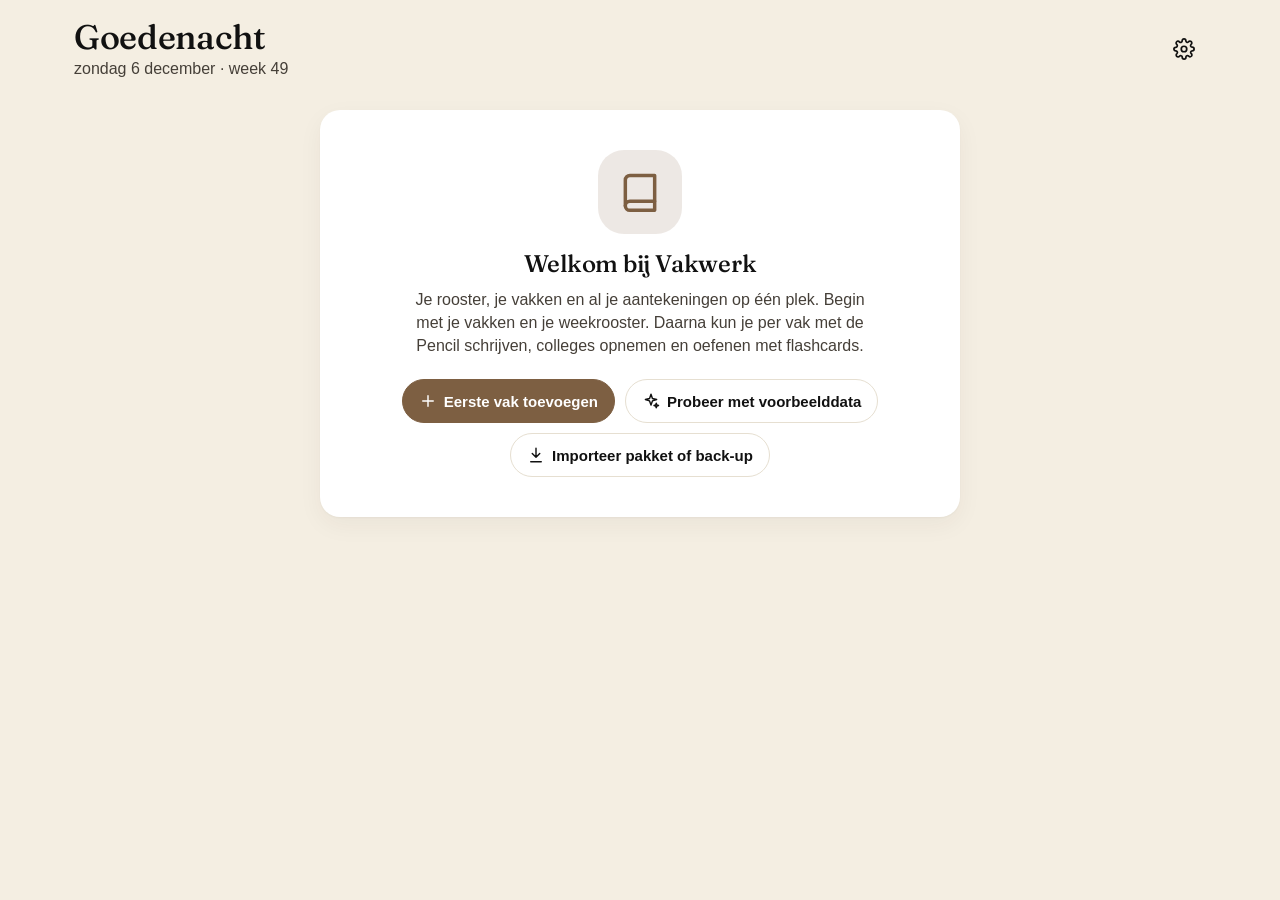
==== commit 3a7d3bf0: "Nieuw design: warm en verfijnd, altijd licht, zwarte tekst (v30) Co-Authored-By: Claude Opus 5.5 <no" ====
--- a/index.html
+++ b/index.html
@@ -1,12 +1,12 @@
 <!doctype html>
-<html lang="nl">
+<html lang="nl" data-theme="light">
 <head>
   <meta charset="utf-8">
   <meta name="viewport" content="width=device-width, initial-scale=1, maximum-scale=1, user-scalable=no, viewport-fit=cover">
   <title>Vakwerk</title>
   <meta name="description" content="Rooster, vakken en handgeschreven aantekeningen op je iPad">
-  <meta name="theme-color" content="#f4eee2" media="(prefers-color-scheme: light)">
-  <meta name="theme-color" content="#1c1713" media="(prefers-color-scheme: dark)">
+  <meta name="theme-color" content="#f4eee2">
+  <link rel="preload" href="fonts/fraunces-latin-wght-normal.woff2" as="font" type="font/woff2" crossorigin>
   <meta name="apple-mobile-web-app-capable" content="yes">
   <meta name="mobile-web-app-capable" content="yes">
   <meta name="apple-mobile-web-app-title" content="Vakwerk">
--- a/css/app.css
+++ b/css/app.css
@@ -1,19 +1,22 @@
-/* Vakwerk — iPad-first, licht & donker */
+/* Vakwerk — iPad-first */
+@font-face { font-family: "Fraunces"; src: url("../fonts/fraunces-latin-wght-normal.woff2") format("woff2"); font-weight: 100 900; font-style: normal; font-display: swap; }
 :root {
   --bg: #f4eee2;
   --surface: #ffffff;
   --surface-2: #f1ebde;
   --line: #e6dfd1;
-  --text: #2f2a24;
-  --muted: #6b6256;
+  --text: #111111;
+  --muted: #453f38;
   --accent: #7d5f42;
   --accent-ink: #ffffff;
-  --chrome: #3a2f26; /* donkere balkjes en meldingen */
-  --danger: #d64545;
-  --ok: #1f9d6b;
-  --warn: #c77700;
-  --shadow: 0 1px 2px rgba(20, 20, 30, .05), 0 6px 20px rgba(20, 20, 30, .06);
-  --radius: 16px;
+  --danger: #b23a2e;
+  --ok: #4f7a4f;
+  --warn: #a0601a;
+  --shadow: 0 1px 2px rgba(60, 45, 30, .04), 0 8px 24px rgba(60, 45, 30, .05);
+  --hero: #2e241c;
+  --hero-ink: #f4eee2;
+  --serif: "Fraunces", Georgia, "Times New Roman", serif;
+  --radius: 20px;
   --page-bg: #ebe4d6;
   --safe-t: env(safe-area-inset-top, 0px);
   --safe-b: env(safe-area-inset-bottom, 0px);
@@ -22,13 +25,13 @@
 @media (prefers-color-scheme: dark) {
   :root:not([data-theme="light"]) {
     --bg: #1c1713; --surface: #27211b; --surface-2: #312a23; --line: #3a322b; --text: #efe8df; --muted: #a89c8f;
-    --accent: #c9a27e; --accent-ink: #1a1410; --chrome: #3b3128; --shadow: 0 1px 2px rgba(0, 0, 0, .3), 0 8px 24px rgba(0, 0, 0, .25); --page-bg: #15110e;
+    --accent: #c9a27e; --accent-ink: #1a1410; --shadow: 0 1px 2px rgba(0, 0, 0, .3), 0 8px 24px rgba(0, 0, 0, .25); --page-bg: #15110e;
     color-scheme: dark;
   }
 }
 :root[data-theme="dark"] {
     --bg: #1c1713; --surface: #27211b; --surface-2: #312a23; --line: #3a322b; --text: #efe8df; --muted: #a89c8f;
-    --accent: #c9a27e; --accent-ink: #1a1410; --chrome: #3b3128; --shadow: 0 1px 2px rgba(0, 0, 0, .3), 0 8px 24px rgba(0, 0, 0, .25); --page-bg: #15110e;
+    --accent: #c9a27e; --accent-ink: #1a1410; --shadow: 0 1px 2px rgba(0, 0, 0, .3), 0 8px 24px rgba(0, 0, 0, .25); --page-bg: #15110e;
     color-scheme: dark;
 }
 
@@ -42,10 +45,10 @@
 }
 body.in-editor { overflow: hidden; position: fixed; inset: 0; }
 a { color: var(--accent); text-decoration: none; }
-h1, h2, h3, h4 { margin: 0; line-height: 1.2; letter-spacing: -.01em; }
-h1 { font-size: 28px; font-weight: 700; }
-h2 { font-size: 22px; }
-h3 { font-size: 17px; font-weight: 650; display: flex; align-items: center; gap: 8px; }
+h1, h2, h3, h4 { margin: 0; line-height: 1.15; letter-spacing: -.01em; font-family: var(--serif); font-weight: 500; }
+h1 { font-size: 34px; }
+h2 { font-size: 24px; }
+h3 { font-size: 19px; display: flex; align-items: center; gap: 8px; }
 p { margin: 0; }
 code { font: 14px ui-monospace, "SF Mono", Menlo, monospace; background: var(--surface-2); padding: 1px 5px; border-radius: 5px; }
 .muted { color: var(--muted); }
@@ -62,17 +65,17 @@
 button:disabled { opacity: .4; cursor: default; }
 .btn {
   display: inline-flex; align-items: center; justify-content: center; gap: 7px; min-height: 44px; padding: 0 16px;
-  border-radius: 12px; background: var(--surface); border: 1px solid var(--line); font-weight: 600; font-size: 15px; white-space: nowrap;
+  border-radius: 999px; background: var(--surface); border: 1px solid var(--line); font-weight: 600; font-size: 15px; white-space: nowrap;
 }
 .btn:active { transform: scale(.98); }
 .btn.primary { background: var(--accent); border-color: var(--accent); color: var(--accent-ink); }
 .btn.danger { color: var(--danger); }
 .btn.primary.danger { background: var(--danger); border-color: var(--danger); color: #fff; }
 .btn.ghost { background: transparent; }
-.btn.small { min-height: 34px; padding: 0 12px; font-size: 14px; border-radius: 10px; }
+.btn.small { min-height: 34px; padding: 0 14px; font-size: 14px; }
 .btn.block { width: 100%; }
-.btn.white { background: rgba(255, 255, 255, .95); color: #1d1e22; border-color: transparent; }
-.btn.white.ghost { background: rgba(255, 255, 255, .18); color: #fff; }
+.btn.white { background: var(--hero-ink); color: var(--hero); border-color: transparent; }
+.btn.white.ghost { background: transparent; color: var(--hero-ink); border-color: color-mix(in srgb, var(--hero-ink) 40%, transparent); }
 .icon-btn { width: 44px; height: 44px; display: inline-flex; align-items: center; justify-content: center; border-radius: 12px; position: relative; flex: none; }
 .icon-btn:active, .icon-btn.on { background: var(--surface-2); }
 .icon-btn.small { width: 34px; height: 34px; }
@@ -83,9 +86,9 @@
 .seg { display: inline-flex; background: var(--surface-2); border-radius: 12px; padding: 3px; gap: 2px; align-items: center; }
 .seg.small { border-radius: 999px; }
 .tag { display: inline-flex; align-items: center; gap: 4px; font-size: 12px; font-weight: 650; padding: 2px 8px; border-radius: 999px; background: color-mix(in srgb, var(--accent) 14%, transparent); color: var(--accent); white-space: nowrap; }
-.tag.ai { background: color-mix(in srgb, #8e4ec6 15%, transparent); color: #8e4ec6; }
-.tag.q { background: color-mix(in srgb, #12a594 15%, transparent); color: #0e8a7c; }
-.tag.now { background: var(--c); color: #fff; }
+.tag.ai { background: color-mix(in srgb, var(--accent) 14%, transparent); color: var(--accent); }
+.tag.q { background: color-mix(in srgb, #7c8455 18%, transparent); color: #565d38; }
+.tag.now { background: var(--hero); color: var(--hero-ink); }
 .dot { display: inline-block; width: 10px; height: 10px; border-radius: 50%; background: var(--c, var(--accent)); flex: none; }
 .dot.big { width: 14px; height: 14px; margin-right: 10px; vertical-align: 2px; }
 
@@ -93,33 +96,32 @@
 .view { max-width: 1180px; margin: 0 auto; padding: calc(18px + var(--safe-t)) 24px calc(40px + var(--safe-b)); }
 .topbar { display: flex; align-items: center; justify-content: space-between; gap: 16px; margin-bottom: 20px; }
 .topbar .actions { display: flex; align-items: center; gap: 6px; }
-.topbar.sub h1 { font-size: 24px; }
+.topbar.sub h1 { font-size: 28px; }
 @media (max-width: 560px) { .view.dash .topbar { flex-wrap: wrap; } .practice-opts .pill { padding: 0 9px; } .practice-opts .seg { max-width: 100%; overflow-x: auto; scrollbar-width: none; } }
 .topbar.sub .row { gap: 6px; min-width: 0; }
 .topbar.sub .row > div { min-width: 0; }
 .topbar.sub .muted { display: flex; align-items: center; gap: 6px; font-size: 14px; }
-.card { background: var(--surface); border-radius: var(--radius); box-shadow: var(--shadow); padding: 18px; border: 1px solid color-mix(in srgb, var(--line) 55%, transparent); }
+.card { background: var(--surface); border-radius: var(--radius); box-shadow: var(--shadow); padding: 20px; }
 .card + .card { margin-top: 16px; }
 .card-h { display: flex; align-items: center; justify-content: space-between; gap: 10px; margin-bottom: 12px; }
-.card-h h3 > .ic { width: 30px; height: 30px; padding: 6px; border-radius: 9px; background: color-mix(in srgb, var(--accent) 12%, transparent); color: var(--accent); }
+.card-h h3 > .ic { display: none; }
 .empty { color: var(--muted); padding: 24px 4px; text-align: center; }
 .empty.small { padding: 10px 2px; text-align: left; font-size: 15px; }
 .sec-h { margin: 28px 0 12px; }
 .sec-title { margin: 26px 0 12px; }
 
 /* ---------- Dashboard ---------- */
-.demo-banner { display: flex; align-items: center; gap: 10px; flex-wrap: wrap; padding: 10px 14px; margin-bottom: 14px; border-radius: 14px; background: color-mix(in srgb, #8e4ec6 12%, var(--surface)); color: var(--text); }
+.demo-banner { display: flex; align-items: center; gap: 10px; flex-wrap: wrap; padding: 10px 14px; margin-bottom: 14px; border-radius: 14px; background: var(--surface-2); color: var(--text); }
 .demo-banner > span { flex: 1; min-width: 200px; }
-.demo-banner .ic { color: #8e4ec6; }
+.demo-banner .ic { color: var(--accent); }
 .hero {
-  border-radius: 18px; padding: 14px 16px 14px 14px; color: #fff; margin-bottom: 16px;
-  background: linear-gradient(120deg, var(--c), color-mix(in srgb, var(--c) 70%, #000));
-  display: flex; align-items: center; gap: 14px; flex-wrap: wrap; box-shadow: var(--shadow);
-}
-.hero-ic { width: 46px; height: 46px; border-radius: 13px; background: rgba(255, 255, 255, .2); display: flex; align-items: center; justify-content: center; flex: none; }
+  border-radius: 24px; padding: 22px 24px; color: var(--hero-ink); margin-bottom: 16px;
+  background: var(--hero);
+  display: flex; align-items: center; gap: 16px 20px; flex-wrap: wrap;
+}
 .hero-main { flex: 1; min-width: 200px; }
-.hero-when { display: inline-block; font-size: 12px; font-weight: 700; letter-spacing: .05em; text-transform: uppercase; opacity: .85; }
-.hero h2 { font-size: 21px; }
+.hero-when { display: inline-block; font-size: 14px; opacity: .85; }
+.hero h2 { font-size: 30px; margin: 2px 0; }
 .hero p { opacity: .9; font-size: 14px; margin-top: 1px; }
 .hero-actions { display: flex; gap: 8px; flex-wrap: wrap; }
 .dash-grid { display: grid; grid-template-columns: 1.15fr 1fr; gap: 16px; align-items: start; }
@@ -152,8 +154,8 @@
 .tasks { display: flex; flex-direction: column; }
 .task { display: flex; align-items: center; gap: 10px; padding: 6px 0; border-bottom: 1px solid var(--line); }
 .task:last-child { border-bottom: 0; }
-.task .check { width: 28px; height: 28px; border-radius: 50%; border: 2px solid var(--c); display: flex; align-items: center; justify-content: center; flex: none; color: #fff; }
-.task .check.on { background: var(--c); }
+.task .check { width: 26px; height: 26px; border-radius: 50%; border: 1.5px solid var(--accent); display: flex; align-items: center; justify-content: center; flex: none; color: #fff; }
+.task .check.on { background: var(--accent); }
 .task-body { flex: 1; text-align: left; display: flex; flex-direction: column; min-width: 0; padding: 4px 0; }
 .task-body small { display: flex; align-items: center; gap: 6px; }
 .task-body .dot { width: 8px; height: 8px; }
@@ -165,8 +167,8 @@
 .done-list summary { cursor: pointer; color: var(--muted); font-weight: 600; padding: 8px 0; }
 
 .review-row { display: flex; align-items: center; justify-content: space-between; gap: 12px; flex-wrap: wrap; margin-bottom: 12px; }
-.review .big-num { font-size: 36px; font-weight: 750; line-height: 1; margin: 0; }
-.review .big-num small { font-size: 15px; font-weight: 500; color: var(--muted); }
+.review .big-num { font-family: var(--serif); font-size: 40px; font-weight: 500; line-height: 1; margin: 0; }
+.review .big-num small { font-family: -apple-system, BlinkMacSystemFont, "SF Pro Text", "Segoe UI", Roboto, sans-serif; font-size: 15px; font-weight: 500; color: var(--muted); }
 .review.quiet .card-h { margin-bottom: 4px; }
 .review .chips { margin-bottom: 0; }
 .chips { display: flex; flex-wrap: wrap; gap: 6px; margin-bottom: 14px; }
@@ -177,19 +179,13 @@
 .study-row:active { background: var(--surface-2); }
 .study-row > span:nth-child(2) { flex: 1; display: flex; flex-direction: column; min-width: 0; }
 
-.subject-strip { display: flex; flex-wrap: wrap; gap: 10px; margin-bottom: 16px; }
-.subject-chip {
-  position: relative; flex: 1 1 130px; min-width: 0; display: flex; align-items: center; gap: 10px; text-align: left; min-height: 58px; padding: 9px 12px 9px 16px;
-  background: var(--surface); border-radius: 14px; box-shadow: var(--shadow); border: 1px solid color-mix(in srgb, var(--line) 55%, transparent); overflow: hidden;
-}
+.subject-strip { display: flex; flex-wrap: wrap; gap: 8px; margin-bottom: 18px; }
+.subject-chip { flex: none; max-width: 100%; display: flex; align-items: center; gap: 8px; min-height: 44px; padding: 0 16px; background: var(--surface); border-radius: 999px; text-align: left; }
 .subject-chip:active { transform: scale(.985); }
-.sc-band { position: absolute; inset: 0 auto 0 0; width: 5px; background: var(--c); }
-.sc-body { flex: 1; display: flex; flex-direction: column; min-width: 0; }
-.sc-body b { font-size: 15px; line-height: 1.25; display: -webkit-box; -webkit-line-clamp: 2; -webkit-box-orient: vertical; overflow: hidden; }
-.sc-body small { color: var(--muted); font-size: 12.5px; white-space: nowrap; overflow: hidden; text-overflow: ellipsis; }
-.sc-body .exam-inline { font-size: 12.5px; }
-.sc-due { flex: none; min-width: 26px; height: 24px; padding: 0 7px; border-radius: 999px; background: color-mix(in srgb, var(--c) 18%, transparent); color: var(--text); font-size: 12.5px; font-weight: 700; display: inline-flex; align-items: center; justify-content: center; }
-.subject-chip.add { flex: 0 0 52px; justify-content: center; color: var(--muted); box-shadow: none; border: 2px dashed var(--line); background: transparent; padding: 9px; }
+.sc-band { width: 9px; height: 9px; border-radius: 50%; background: var(--c); flex: none; }
+.sc-name { font-size: 15px; font-weight: 600; min-width: 0; white-space: nowrap; overflow: hidden; text-overflow: ellipsis; }
+.sc-due { flex: none; color: var(--muted); font-size: 14px; font-variant-numeric: tabular-nums; }
+.subject-chip.add { width: 44px; padding: 0; justify-content: center; color: var(--muted); background: transparent; border: 1px solid var(--line); }
 
 .welcome { text-align: center; padding: 40px 28px; max-width: 640px; margin: 30px auto; }
 .welcome p { color: var(--muted); margin: 10px auto 22px; max-width: 480px; }
@@ -281,7 +277,7 @@
 .exam-card { text-align: left; background: var(--surface); border-radius: var(--radius); box-shadow: var(--shadow); padding: 14px 16px; display: flex; flex-direction: column; gap: 3px; border-left: 5px solid var(--c); }
 .exam-card b { font-size: 17px; }
 .exam-card small { color: var(--muted); font-size: 13px; }
-.exam-when { font-size: 12px; font-weight: 750; text-transform: uppercase; letter-spacing: .05em; color: var(--danger); }
+.exam-when { font-size: 13px; font-weight: 600; color: var(--danger); }
 .exam-card .bar { display: block; height: 6px; border-radius: 3px; background: var(--surface-2); overflow: hidden; margin-top: 6px; }
 .exam-card .bar i { display: block; height: 100%; background: var(--c); }
 .exam-inline { display: inline-flex; align-items: center; gap: 4px; color: var(--danger); font-weight: 600; }
@@ -291,11 +287,11 @@
 .plan-notes { margin-bottom: 14px; }
 .plan-notes summary { cursor: pointer; }
 .plan-notes ul { margin: 10px 0 0; padding-left: 1.2em; display: grid; gap: 6px; font-size: 15px; }
-.week-title { font-size: 12px; text-transform: uppercase; letter-spacing: .07em; color: var(--muted); margin: 26px 0 6px; padding-bottom: 6px; border-bottom: 1px solid var(--line); }
+.week-title { font-family: var(--serif); font-size: 17px; font-weight: 500; color: var(--text); margin: 26px 0 6px; padding-bottom: 6px; border-bottom: 1px solid var(--line); }
 .pday { display: grid; grid-template-columns: 76px 1fr; gap: 12px; padding: 10px 0; border-bottom: 1px dashed var(--line); scroll-margin-top: 12px; }
 .pday.past { opacity: .55; }
 .pday.is-today .pdate b { color: var(--accent); }
-.pdate b { display: block; font-size: 24px; line-height: 1; font-variant-numeric: tabular-nums; }
+.pdate b { display: block; font-family: var(--serif); font-weight: 500; font-size: 26px; line-height: 1; font-variant-numeric: tabular-nums; }
 .pdate small { color: var(--muted); font-size: 13px; }
 .now-tag { margin-top: 6px; }
 .pblocks { display: grid; grid-template-columns: repeat(3, minmax(0, 1fr)); gap: 8px; min-width: 0; }
@@ -310,8 +306,8 @@
 .pblk-body small { color: var(--muted); font-size: 12.5px; line-height: 1.4; }
 .pblk-body small.imp { color: var(--text); }
 .pblk-body small.imp i { color: var(--danger); font-style: normal; }
-.pslot { font-size: 11px; font-weight: 700; text-transform: uppercase; letter-spacing: .05em; color: var(--c); }
-.pslot .moved { font-style: normal; text-transform: none; letter-spacing: 0; font-weight: 600; color: var(--warn); margin-left: 4px; }
+.pslot { font-size: 12px; font-weight: 600; color: var(--muted); }
+.pslot .moved { font-style: normal; font-weight: 600; color: var(--warn); margin-left: 4px; }
 .shift-banner { display: flex; align-items: center; gap: 10px; flex-wrap: wrap; padding: 10px 14px; margin-bottom: 14px; border-radius: 14px; background: color-mix(in srgb, var(--warn) 13%, var(--surface)); }
 .shift-banner > b { color: var(--warn); font-size: 18px; }
 .shift-banner > span { flex: 1; min-width: 200px; }
@@ -353,7 +349,7 @@
 .reader-body { background: var(--surface); border-radius: var(--radius); box-shadow: var(--shadow); padding: 28px 34px; max-width: 860px; }
 .md { font-size: 17px; line-height: 1.6; }
 .md h2, .md h3, .md h4, .md h5 { margin: 1.2em 0 .45em; }
-.md h2 { font-size: 22px; } .md h3 { font-size: 19px; } .md h4 { font-size: 17px; }
+.md h2 { font-size: 24px; } .md h3 { font-size: 19px; } .md h4 { font-size: 17px; }
 .md > :first-child { margin-top: 0; }
 .md p, .md ul, .md ol, .md blockquote, .md pre, .md .table-wrap { margin: 0 0 .8em; }
 .md ul, .md ol { padding-left: 1.4em; }
@@ -537,9 +533,9 @@
 .rec-row .menu-item { flex: 1; }
 
 #toasts { position: fixed; left: 50%; bottom: calc(24px + var(--safe-b)); transform: translateX(-50%); z-index: 70; display: flex; flex-direction: column; gap: 8px; align-items: center; pointer-events: none; }
-.toast { pointer-events: auto; background: var(--chrome); color: #fff; padding: 11px 16px; border-radius: 14px; font-size: 15px; box-shadow: 0 8px 30px rgba(0, 0, 0, .25); display: flex; align-items: center; gap: 12px; opacity: 0; transform: translateY(8px); transition: .2s; max-width: 90vw; }
+.toast { pointer-events: auto; background: var(--surface); color: var(--text); border: 1px solid var(--line); padding: 11px 16px; border-radius: 14px; font-size: 15px; box-shadow: 0 8px 30px rgba(0, 0, 0, .25); display: flex; align-items: center; gap: 12px; opacity: 0; transform: translateY(8px); transition: .2s; max-width: 90vw; }
 .toast.in { opacity: 1; transform: none; }
-.toast .btn { min-height: 32px; background: #fff; color: #3a2f26; border: 0; }
+.toast .btn { min-height: 32px; background: var(--accent); color: var(--accent-ink); border: 0; }
 
 /* ---------- Editor ---------- */
 .editor { position: fixed; inset: 0; display: flex; flex-direction: column; background: var(--page-bg); -webkit-user-select: none; user-select: none; -webkit-touch-callout: none; }
@@ -603,10 +599,10 @@
 .paper-pick.four { grid-template-columns: repeat(4, 1fr); }
 .sel-box { position: absolute; border: 1.5px dashed var(--accent); background: color-mix(in srgb, var(--accent) 6%, transparent); border-radius: 6px; touch-action: none; cursor: move; z-index: 2; }
 .sel-ghost { position: absolute; left: -1.5px; top: -1.5px; width: calc(100% + 3px); height: calc(100% + 3px); pointer-events: none; }
-.sel-bar { position: absolute; z-index: 3; touch-action: none; display: flex; gap: 2px; background: var(--chrome); color: #fff; border-radius: 12px; padding: 4px; box-shadow: 0 6px 20px rgba(0, 0, 0, .25); }
+.sel-bar { position: absolute; z-index: 3; touch-action: none; display: flex; gap: 2px; background: var(--surface); color: var(--text); border: 1px solid var(--line); border-radius: 12px; padding: 4px; box-shadow: 0 6px 20px rgba(0, 0, 0, .25); }
 .sel-bar button { display: inline-flex; align-items: center; gap: 5px; padding: 0 10px; height: 36px; border-radius: 8px; font-size: 14px; font-weight: 600; }
-.sel-bar button:active { background: rgba(255, 255, 255, .15); }
-.sel-bar .danger { color: #ff8a8a; }
+.sel-bar button:active { background: var(--surface-2); }
+.sel-bar .danger { color: var(--danger); }
 /* Getypte tekst op een pagina */
 .pg-text { position: absolute; z-index: 1; margin: 0; padding: 0 2px; border: 1px dashed transparent; border-radius: 4px; background: transparent; color: #1c1d21; font-family: -apple-system, "Segoe UI", system-ui, sans-serif; resize: none; overflow: hidden; outline: none; pointer-events: none; -webkit-user-select: text; user-select: text; white-space: pre-wrap; overflow-wrap: break-word; }
 .editor[data-tool=text] .pg-text { pointer-events: auto; cursor: text; border-color: color-mix(in srgb, var(--accent) 30%, transparent); }
